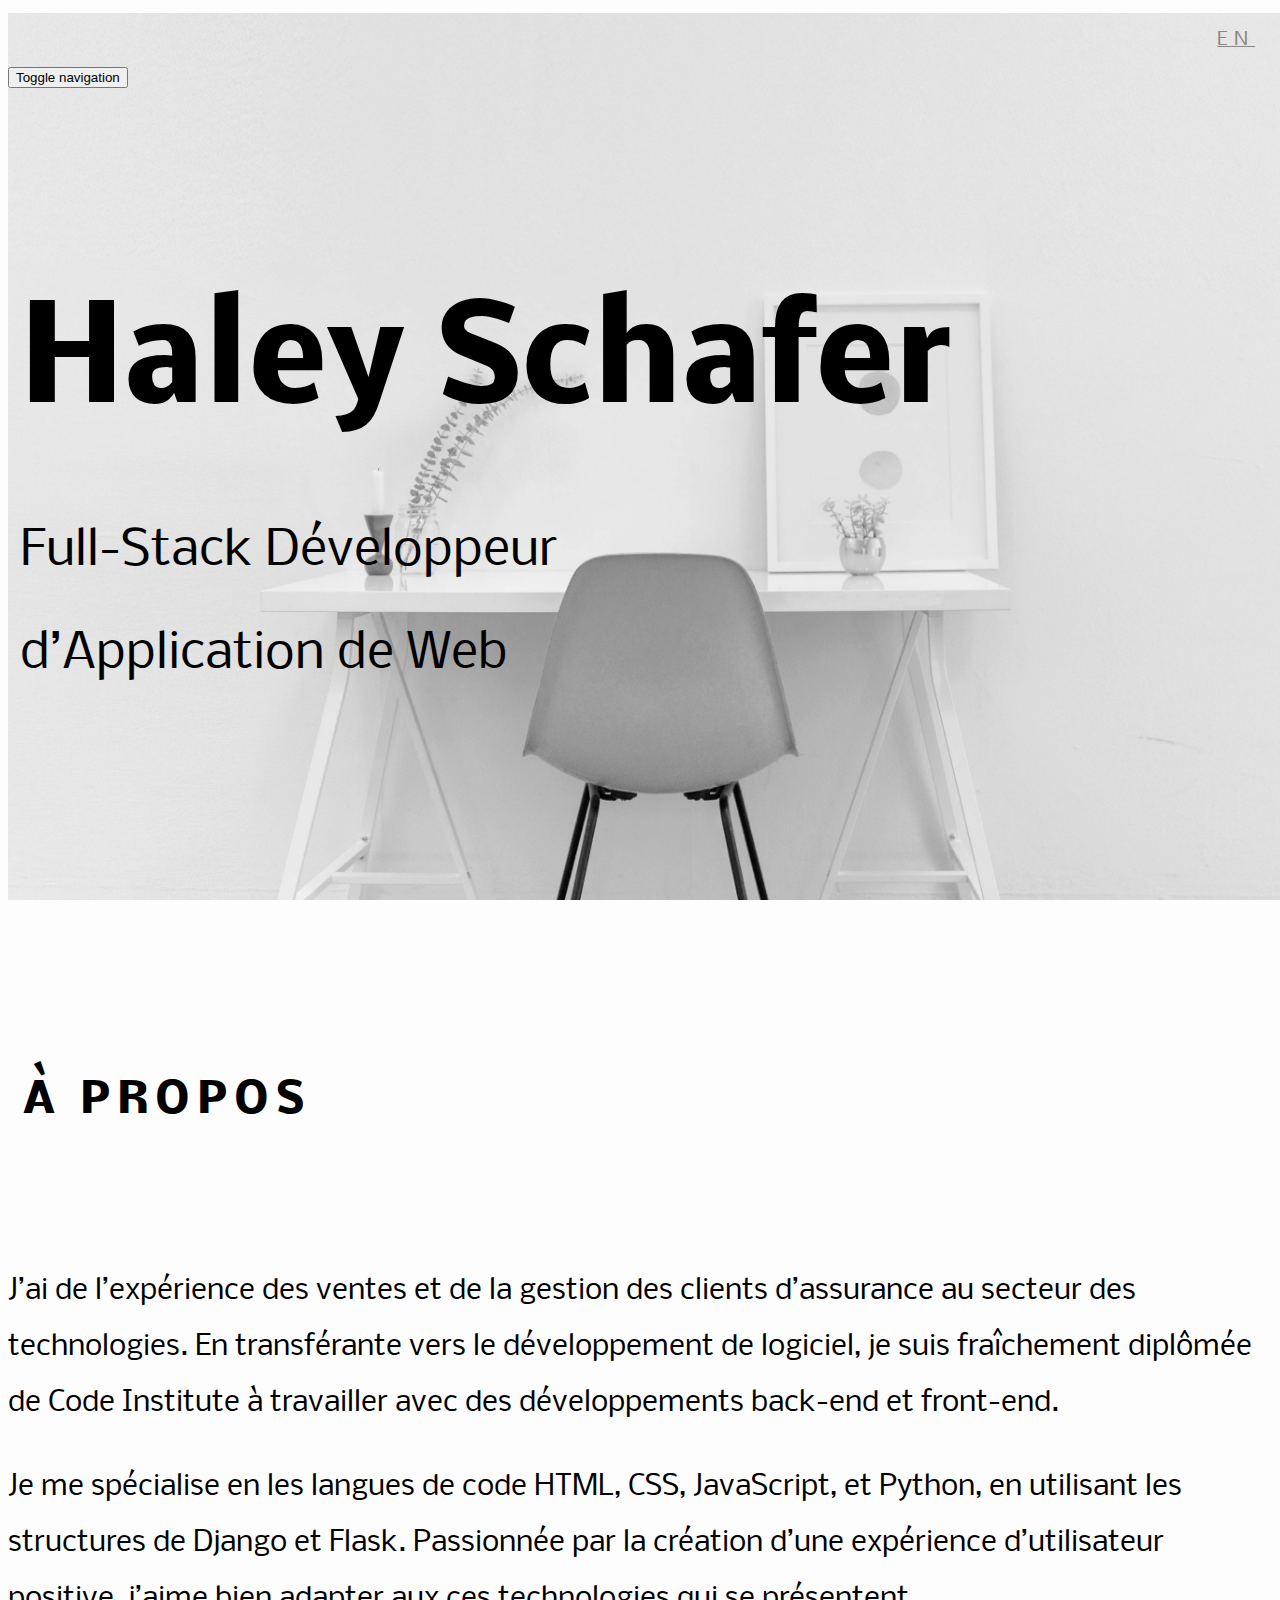
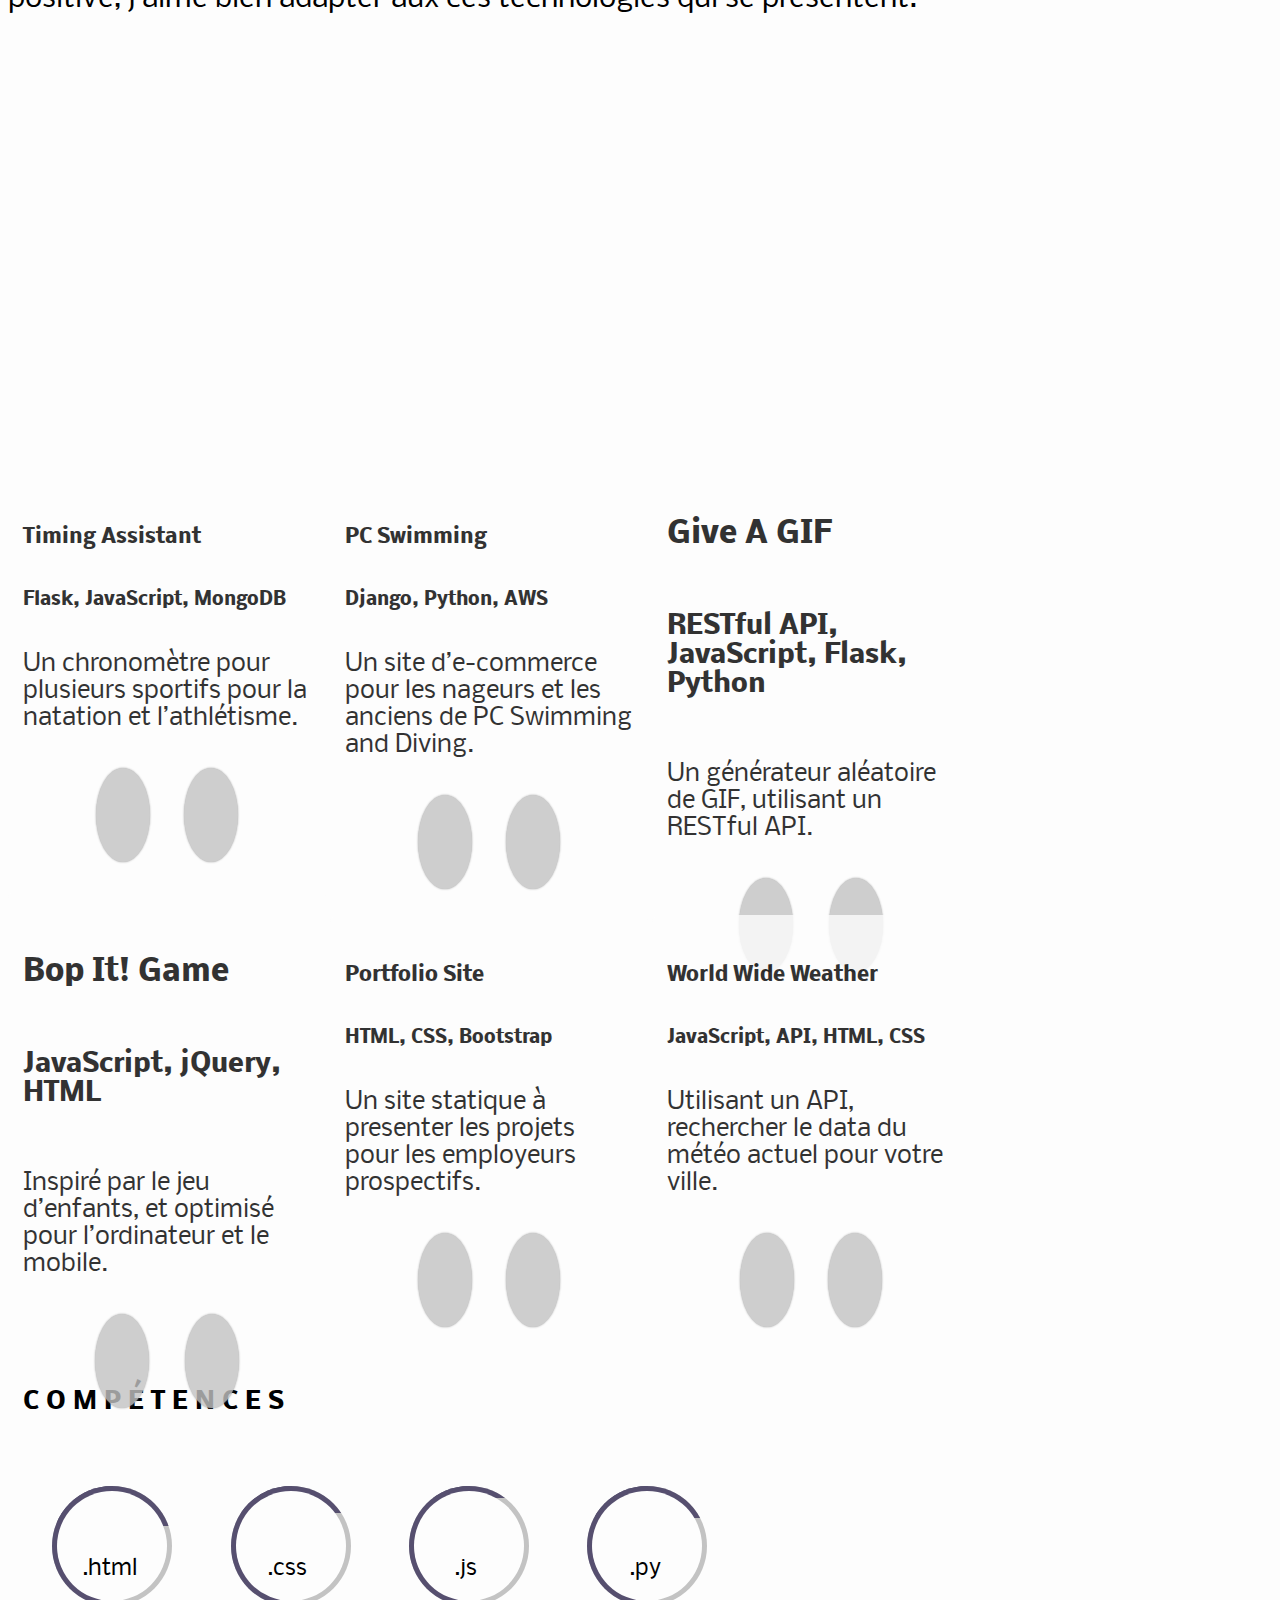
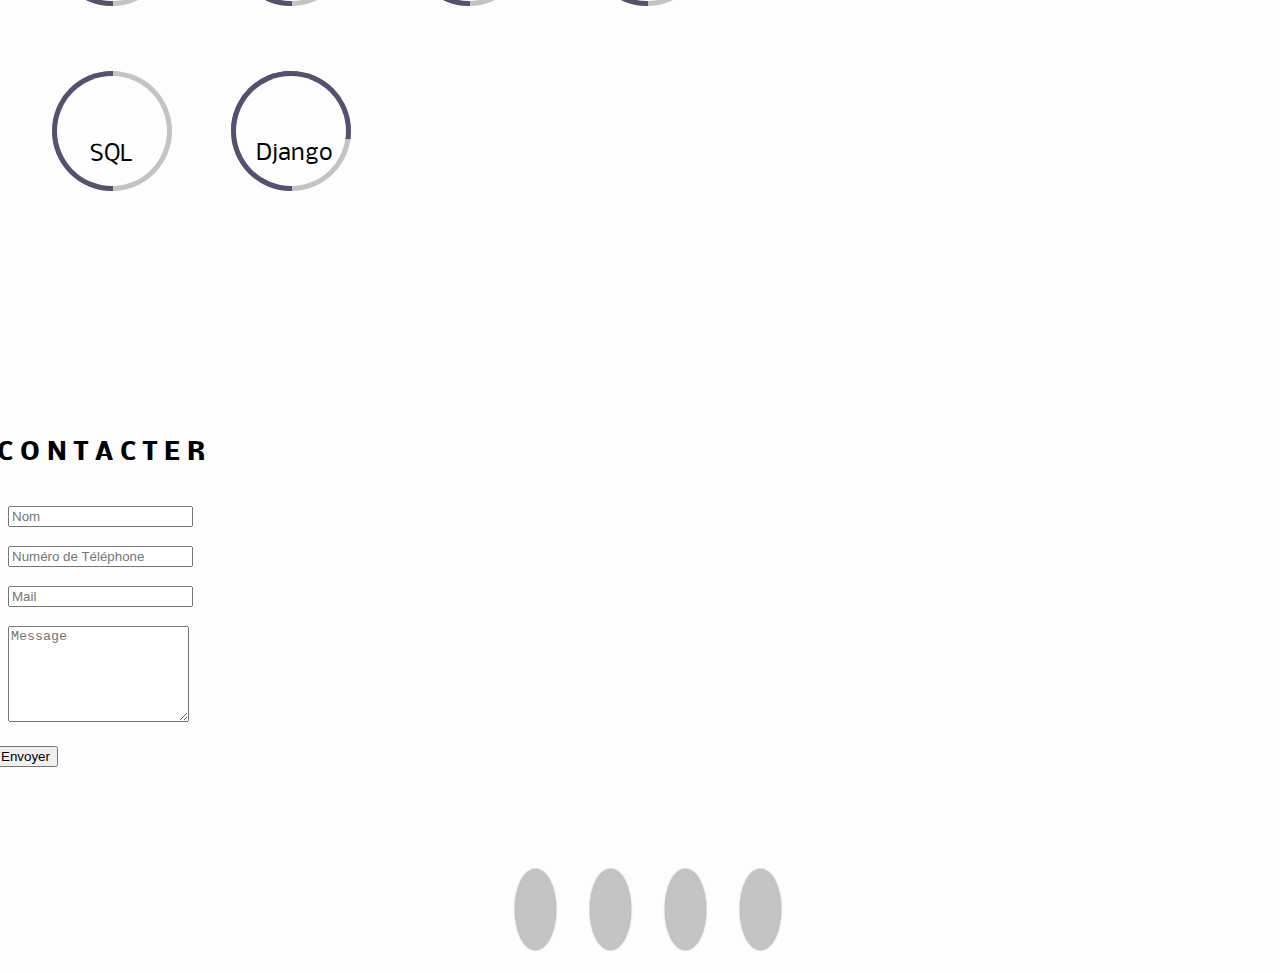
==== FR_index.html @ c82b9eb5 "Main basic styling" ====
<!DOCTYPE html>
<html lang="fr">

<head>
    <meta charset="UTF-8">
    <meta name="viewport" content="width=device-width, initial-scale=1.0">
    <meta http-equiv="X-UA-Compatible" content="ie=edge">
    <link rel="stylesheet" href="./libraries/bootstrap.min.css" type="text/css" />
    <link rel="stylesheet" href="https://use.fontawesome.com/releases/v5.1.1/css/all.css" integrity="sha384-O8whS3fhG2OnA5Kas0Y9l3cfpmYjapjI0E4theH4iuMD+pLhbf6JI0jIMfYcK3yZ" crossorigin="anonymous">
    <link href="https://fonts.googleapis.com/css?family=Nobile" rel="stylesheet">
    <link rel="stylesheet" href="style.css" type="text/css" />
    <title>Haley Schafer Portfolio</title>
</head>

<body>


    <!------------TOP JUMBOTRON/NAVBAR------------>
    <div class="jumbotron main">
        <nav class="navbar navbar-masthead navbar-default navbar-fixed-top">
            <div class="container" style="text-align: right;
    margin-right: 1%;
    margin-top: 1%;">
                <div class="navbar-header">
                    <a href="index.html" class='language'>en</a>
                    <button id = 'scroll-button' type="button" class="navbar-toggle collapsed " data-toggle="collapse" data-target="#navbar" aria-expanded="false" aria-controls="navbar">
                    <span class="sr-only">Toggle navigation</span>
                    <span class="icon-bar"></span>
                    <span class="icon-bar"></span>
                    <span class="icon-bar"></span>
                </button>


                </div>
                <div id="navbar" class="navbar-collapse collapse">
                    <ul class="nav navbar-nav navbar-right">
                        <li><a class='page-scroll' href="#about">À propos</a></li>
                        <li><a class='page-scroll' href="#work">Travail</a></li>
                        <li><a class='page-scroll' href="#skills">Compétences</a></li>
                        <li><a class='page-scroll' href="#contact">Contacter</a></li>
                        <li><a href="SCHAFER_JuniorDevCV.pdf" target='_blank'>CV</a></li>
                    </ul>

                </div>
            </div>
        </nav>
        <div class="container top">
            <br>
            <br>
            <br>
            <h1 class='name'>Haley Schafer</h1>
            <p class='title'>Full-Stack Développeur</p>
            <p class='title'>d’Application de Web</p>

        </div>
    </div>
    
    <!---------ABOUT ME---------->
    <div class="container about-row">
        <div class="row" id='about'>
            <br>
            <br>
            <h2>À Propos</h2>
            <br>
            <div class="col-xs-hidden col-sm-4">
                <p id='about-p'>J’ai de l’expérience des ventes et de la gestion des clients d’assurance au secteur des technologies. En transférante vers le développement de logiciel, je suis fraîchement diplômée de Code Institute à travailler avec des développements back-end et front-end.</p>
            </div>
            <div class="col-xs-hidden col-sm-4">
                <p id='about-p'>Je me spécialise en les langues de code HTML, CSS, JavaScript, et Python, en utilisant les structures de Django et Flask. Passionnée par la création d’une expérience d’utilisateur positive, j’aime bien adapter aux ces technologies qui se présentent.</p>
            </div>
            <div class="col-xs-hidden col-sm-4">

            </div>
            <br>
            <br>
        </div>
        <br>
        <br>
    </div>

    <!--------------WORK------------->
    <div class="jumbotron work">
        <div class="container" id='work'>
            <div class="col-xs-6 col-sm-4 project-cards">
                <div class="card">
                    <div class="card-body">
                        <h5 class="card-title">Timing Assistant</h5>
                        <h6 class="card-subtitle mb-2 text-muted">Flask, JavaScript, MongoDB</h6>
                        <p id="card-text">Un chronomètre pour plusieurs sportifs pour la natation et l’athlétisme.</p>
                        <div class="row" style='text-align: center; padding-top: 10px;'>
                            <a href="https://timing-assistant.herokuapp.com/" class="card-link" target="_blank"><i class="fas fa-desktop" id='desktop-icon'></i></a>
                            <a href="https://github.com/hschafer2017/Sports-Multi-timer-Assistant" class="card-link" target="_blank"><i class="fab fa-github" id='github-icon'></i></a>
                        </div>
                    </div>
                </div>
            </div>
            <div class="col-xs-6 col-sm-4 project-cards">
                <div class="card">
                    <div class="card-body">
                        <h5 class="card-title">PC Swimming</h5>
                        <h6 class="card-subtitle mb-2 text-muted">Django, Python, AWS </h6>
                        <p id="card-text">Un site d’e-commerce pour les nageurs et les anciens de PC Swimming and Diving.</p>
                        <div class="row" style='text-align: center; padding-top: 10px;'>
                            <a href="https://www.https://pcswimming-project.herokuapp.com/" class="card-link" target="_blank"><i class="fas fa-desktop" id='desktop-icon'></i></a>
                            <a href="https://github.com/hschafer2017/PCSwimming" class="card-link" target="_blank"><i class="fab fa-github" id='github-icon'></i></a>
                        </div>
                    </div>
                </div>
            </div>
            <div class="col-xs-6 col-sm-4 project-cards">
                <div class="card">
                    <div id="card-text">
                        <h5 class="card-title">Give A GIF</h5>
                        <h6 class="card-subtitle mb-2 text-muted">RESTful API, JavaScript, Flask, Python</h6>
                        <p id="card-text">Un générateur aléatoire de GIF, utilisant un RESTful API. </p>
                        <div class="row" style='text-align: center; padding-top: 10px;'>
                            <a href="#" class="card-link" target="_blank"><i class="fas fa-desktop" id='desktop-icon'></i></a>
                            <a href="https://github.com/hschafer2017/Give-A-GIF" class="card-link" target="_blank"><i class="fab fa-github" id='github-icon'></i></a>
                        </div>
                    </div>
                </div>
            </div>
            <div class="col-xs-6 col-sm-4 project-cards">
                <div class="card">
                    <div id="card-text">
                        <h5 class="card-title">Bop It! Game</h5>
                        <h6 class="card-subtitle mb-2 text-muted">JavaScript, jQuery, HTML</h6>
                        <p id="card-text">Inspiré par le jeu d’enfants, et optimisé pour l’ordinateur et le mobile.</p>
                        <div class="row" style='text-align: center; padding-top: 10px;'>
                            <a href="https://hschafer2017.github.io/Stream-Two-Project/" class="card-link" target="_blank"><i class="fas fa-desktop" id='desktop-icon'></i></a>
                            <a href="https://github.com/hschafer2017/Stream-Two-Project" class="card-link" target="_blank"><i class="fab fa-github" id='github-icon'></i></a>
                        </div>
                    </div>
                </div>
            </div>
            <div class="col-xs-6 col-sm-4 project-cards">
                <div class="card">
                    <div class="card-body">
                        <h5 class="card-title">Portfolio Site</h5>
                        <h6 class="card-subtitle mb-2 text-muted">HTML, CSS, Bootstrap</h6>
                        <p id="card-text">Un site statique à presenter les projets pour les employeurs prospectifs.</p>
                        <div class="row" style='text-align: center; padding-top: 10px;'>
                            <a href="#" class="card-link" target="_blank"><i class="fas fa-desktop" id='desktop-icon'></i></a>
                            <a href="https://github.com/hschafer2017/HSCHAFER-Portfolio" class="card-link" target="_blank"><i class="fab fa-github" id='github-icon'></i></a>
                        </div>
                    </div>
                </div>
            </div>
            <div class="col-xs-6 col-sm-4 project-cards">
                <div class="card">
                    <div class="card-body">
                        <h5 class="card-title">World Wide Weather</h5>
                        <h6 class="card-subtitle mb-2 text-muted">JavaScript, API, HTML, CSS</h6>
                        <p id="card-text">Utilisant un API, rechercher le data du météo actuel pour votre ville.</p>
                        <div class="row" style='text-align: center; padding-top: 10px;'>
                            <a href="#" class="card-link" target="_blank"><i class="fas fa-desktop" id='desktop-icon'></i></a>
                            <a href="https://github.com/hschafer2017/Weather-Search-API" class="card-link" target="_blank"><i class="fab fa-github" id='github-icon'></i></a>
                        </div>
                    </div>
                </div>
            </div>
        </div>
    </div>

    <!------------SKILLS------------>
    <div class="container skills">
        <div class="row skills-row" id='skills'>
            <br>
            <br>
            <h2>Compétences</h2>
        </div>
        <div class="container skills-inner">
            <div class="col-xs-6 col-sm-4 skill-circle">
                <div class="arc-container">
                    <div class="arc-overlay">
                        <p class='html'>.html</p>
                    </div>
                    <div class="arc-wrapper">
                        <div id='html-load2' class="arc2"></div>
                        <div class="arc1"></div>
                    </div>

                </div>
            </div>
            <div class="col-xs-6 col-sm-4 skill-circle">
                <div class="arc-container">
                    <div class="arc-overlay">
                        <p class='css'>.css</p>
                    </div>
                    <div class="arc-wrapper">
                        <div id='css-load2' class="arc2 "></div>
                        <div class="arc1"></div>
                    </div>
                </div>
            </div>
            <div class="col-xs-6 col-sm-4 skill-circle">
                <div class="arc-container">
                    <div class="arc-overlay">
                        <p class='js'>.js</p>
                    </div>
                    <div class="arc-wrapper">
                        <div id ='js-load2' class="arc2"></div>
                        <div class="arc1"></div>
                    </div>
                </div>
            </div>
            <div class="col-xs-6 col-sm-4 skill-circle">
                <div class="arc-container">
                    <div class="arc-overlay">
                        <p class='py'>.py</p>
                    </div>
                    <div class="arc-wrapper">
                        <div id='py-load2' class="arc2"></div>
                        <div class="arc1"></div>
                    </div>
                </div>
            </div>
            <div class="col-xs-6 col-sm-4 skill-circle">
                <div class="arc-container">
                    <div class="arc-overlay">
                        <p class='sql'>SQL</p>
                    </div>
                    <div class="arc-wrapper">
                        
                        <div class="arc1"></div>
                    </div>
                </div>
            </div>
            <div class="col-xs-6 col-sm-4 skill-circle">
                <div class="arc-container">
                    <div class="arc-overlay">
                        <p class='django'>Django</p>
                    </div>
                    <div class="arc-wrapper">
                        <div id='dj-load2' class="arc2"></div>
                        <div class="arc1"></div>
                    </div>
                </div>
            </div>
            <br>
            <br>

            <br>
            <br>
        </div>
    </div>
    
    <!---------CONTACT--------->
    <div class="jumbotron contact">
        <div class="container" id='contact'>
            <div class="col-sm-6"></div>
            <div class="col-xs-12 col-sm-6 contact-form">
                <br>
                <h2 id='contact-head'>Contacter</h2>
                <br>
                <form action="https://formspree.io/hschafer@umich.edu"
      method="POST">
                    <div class="row">
                        <div class="form-group">
                            <input type="text" class="form-control" id="exampleInputName" name= 'Name' placeholder="Nom">
                        </div>
                    </div>
                    <br>
                    <div class="row">
                        <div class="form-group">
                            <input type="text" class="form-control" id="exampleInputPhone" name='Phone' placeholder="Numéro de Téléphone">
                        </div>
                    </div>
                    <br>
                    <div class="row">
                        <div class="form-group">
                            <input type="email" class="form-control" id="exampleInputEmail1" name='Email' placeholder="Mail">
                        </div>
                    </div>
                    <br>
                    <div class="row">
                        <div class="form-group message">
                            <textarea class="form-control" name="message" rows="6" placeholder="Message"></textarea>
                        </div>
                    </div>
                    <br>
                    <input type="submit" value='Envoyer' id='contact-btn' placeholder='Send' class="btn btn-default">
                </form>
            </div>
        </div>
    </div>

    <!---------FOOTER--------->
    <footer>
        <div class="container">
            <div class="row foot">
                <div class="col-xs-12 col-sm-12 icons">
                    <a href="https://www.linkedin.com/in/haleyschafer" target="_blank"><i class="fab fa-linkedin-in"></i></a>
                    <a href="https://www.github.com/hschafer2017" target="_blank"><i class="fab fa-github"></i></a>
                    <a href="SCHAFER_JuniorDevCV.pdf" download><i class="fas fa-file-download"></i></a>
                    <a href="https://medium.com/@haleyschafer" style='padding-right: 0px' target="_blank"><i class="fab fa-medium-m"></i></a>
                </div>
            </div>
        </div>
    </footer>
    <script type="text/javascript" src="./libraries/jquery.min.js"></script>
    <script type="text/javascript" src="./libraries/bootstrap.min.js"></script>
    <script type="text/javascript" src="index.js"></script>
</body>

</html>
---- style.css ----
body {
    background-color: #fdfdfd;
    font-family: 'Nobile', sans-serif;
}

/*----------NAVBAR---------*/

.navbar {
    background: none;
    border-color: transparent;
    letter-spacing: 7px;
    text-transform: uppercase;
}

.navbar .navbar-collapse {
    text-align: right;
    border-top: 1px solid transparent;
}

.navbar-nav li a {
    padding-top: 20px;
    padding-bottom: 15px;
    padding-right: 25px;
    padding-left: 25px;
    color: transparent;
}


.language {
    display: inline-block;
    padding-right: 20px;
    line-height: 44px;
}

.language:hover {
    color: #564F6F!important;
    text-decoration: none;
}

a {
    background-color: #E4E4E4;
    color: #888888;
    font-size: 18px;
    padding-left: 10px;
    padding-right: 10px;
    transition: all .3s ease-in-out;
    -moz-transition: all .3s ease-in-out;
    -webkit-transition: all .3s ease-in-out;
}

.navbar-default .navbar-nav li a:hover {
    color: #564F6F;
}

.navbar-right {
    float: right!important;
}

@media (max-width: 5000px) {
    .navbar-header {
        float: none;
    }
    .navbar-left,
    .navbar-right {
        float: none !important;
    }
    .navbar-toggle {
        display: block;
    }
    .navbar-collapse {
        border-top: 1px solid transparent;
        box-shadow: inset 0 1px 0 rgba(255, 255, 255, 0.1);
    }
    .navbar-fixed-top {
        top: 0;
        border-width: 0 0 1px;
    }
    .navbar-collapse.collapse {
        display: none!important;
    }
    .navbar-nav {
        float: none!important;
        margin-top: 7.5px;
    }
    .navbar-nav>li {
        float: none;
    }
    .navbar-nav>li>a {
        padding-top: 10px;
        padding-bottom: 10px;
    }
    .collapse.in {
        display: block !important;
    }
}

/*----------JUMBOTRON----------*/

.main {
    background-attachment: fixed;
    background-image: url('./images/jumbo2.jpg');
    background-position: bottom;
    background-size: cover;
    height: 100vh;
    width: 100vw;

}

.top {
    padding-left: 12px;
}

.name {
    padding-top: 5%;
    font-size: 8rem;
}

.title {
    font-size: 3rem;
}

/*------------ABOUT----------*/

.about-row {
    padding-bottom: 10%;
    font-size: 1.75em;
    line-height: 2;
}

h2 {
    margin-left: 15px;
    letter-spacing: 7px;
    text-transform: uppercase;
}

#about-p {
    font-size: 1.75rem;
}

/*------------WORK----------*/

.work {
    background-attachment: fixed;
    background-image: url('./images/desk2.jpg');
    background-position: center;
    background-size: cover;
    width: 100vw;
    padding-bottom: 50px;
    background-repeat: no-repeat;
    position: relative;
    font-weight: 300;
}

.project-cards {
    display: inline-table;
    justify-content: center;
    align-items: center;

}

@media (max-width: 768px) and (min-width: 375px) {
    #work {
        width: 80%;
    }
}

.col-xs-6 {
    align-items: center;
}

.card {
    background-color: #fdfdfd;
    border-radius: 2.5%;
    width: 18em;
    height: 18em;
    top: 50%;
    left: 50%;
    margin: 15% auto;
    padding: 15px;
    align-items: center;
    z-index: 2;
    display: block;
    opacity: 0.8;
    transition: all .3s ease-in;
    -moz-transition: all .3s ease-in;
    -webkit-transition: all .3s ease-in;
}

.card:hover {
    opacity: 1;
}

.card-title {
    font-size: 1.25em;
    font-weight: bold;
}

.card-subtitle {
    font-size: 1.1em;
    font-weight: bold;
}

#card-text {
    font-size: 1.5rem;
}

#desktop-icon {
    padding: 20px 0;
    border-radius: 50%;
    font-size: 34px;
    width: 54px;
    height: 54px;
    line-height: 18px;
}

#github-icon {
    padding: 20px 0;
    border-radius: 50%;
    font-size: 36px;
    width: 54px;
    height: 54px;
    line-height: 15px;
}

.fa-desktop {
    font-size: 25px;
}

/*--------SKILLS-----------*/

.skills {
    padding-bottom: 96px;

}

@media (min-width: 768px) {
    .skills-inner {
        width: 738px;
    }
}

.skill-circle {
    display: inline-table;
    margin-bottom: 55px;
    padding-left: 6%;
}

.arc1 {
    width: 160px;
    height: 160px;
    background: #564F6F;
    -webkit-transform-origin: -51% 91%;
    margin-left: -35px;
    margin-top: -53px;
    -webkit-transform: translate(-64px, 50px);
    -moz-transform: translate(-64px, 50px);
    -o-transform: translate(-64px, 50px);
}

.arc2 {
    margin-left: -115px;
    width: 193px;
    height: 177px;
    background: #564F6F;
    -webkit-transform: skew(55deg, 0deg);
    -moz-transform: skew(55deg, 0deg);
    -o-transform: skew(55deg, 0deg);
    position: absolute;
    -webkit-transition: all .5s linear;
}

#html-load2 {
    margin-top: -137px;
}

#css-load2 {
    margin-top: -150px;
}

#js-load2 {
    margin-top: -165px;
}

#py-load2 {
    margin-top: -145px;
}

#dj-load2 {
    margin-top: -109px;
}

.arc-wrapper {
    width: 120px;
    height: 120px;
    border-radius: 150px;
    background: #C3C3C3;
    overflow: hidden;
    left: 0px;
    top: 50px;
    position: absolute;
}

.arc-overlay {
    width: 110px;
    height: 110px;
    background-color: #fdfdfd;
    padding-left: 20px;
    padding-top: 6px;
    box-sizing: border-box;
    -moz-box-sizing: border-box;
    line-height: 100px;
    font-weight: 400;
    text-shadow: 0 1px 0 #fff;
    font-size: 22px;
    border-radius: 100px;
    position: absolute;
    z-index: 5;
    top: 55px;
    left: 5px;
}

.arc-container {
    position: relative;
    height: 130px;
    width: 130px;
}

.html {
    padding-left: 5px;
}

.css {
    padding-left: 11px;
}

.js {
    padding-left: 20px;
}

.py {
    padding-left: 17px;
}

.sql {
    padding-top: 1px;
    padding-left: 13px;
}

/*-------CONTACT-----------*/

.contact {
    background-attachment: fixed;
    background-image: url('./images/computer.jpg');
    background-position: left;
    background-size: cover;
    padding-bottom: 100px;
    padding-top: 42px;
    text-align: left;
}

#contact-head {
    margin-left: -11px;
}

#contact-btn {
    margin-left: -15px;
}

/*-----------FOOTER----------*/

footer {
    border-color: transparent;
    text-align: center;
}

.foot {
    margin-bottom: 20px;
}

a {
    padding-right: 15px;
    padding-left: 15px;
    padding-bottom: 5px;
    padding-top: 5px;
    background-color: transparent;
}

.fab,
.fas {
    line-height: 2px;
}

i {
    display: inline-block;
    box-shadow: 0px 0px 2px #888;
    background-color: #C3C3C3;
    color: #8F8F8F;
    width: 41px;
    height: 41px;
    padding: 20px 0;
    border-radius: 50%;
    font-size: 28px;
    text-align: center;
    vertical-align: middle;
    transition: all .3s ease-in-out;
    -moz-transition: all .3s ease-in-out;
    -webkit-transition: all .3s ease-in-out;
    margin-top: 2.5px;
    margin-bottom: 2.5px;

}

i:hover {
    color: #564F6F;

}
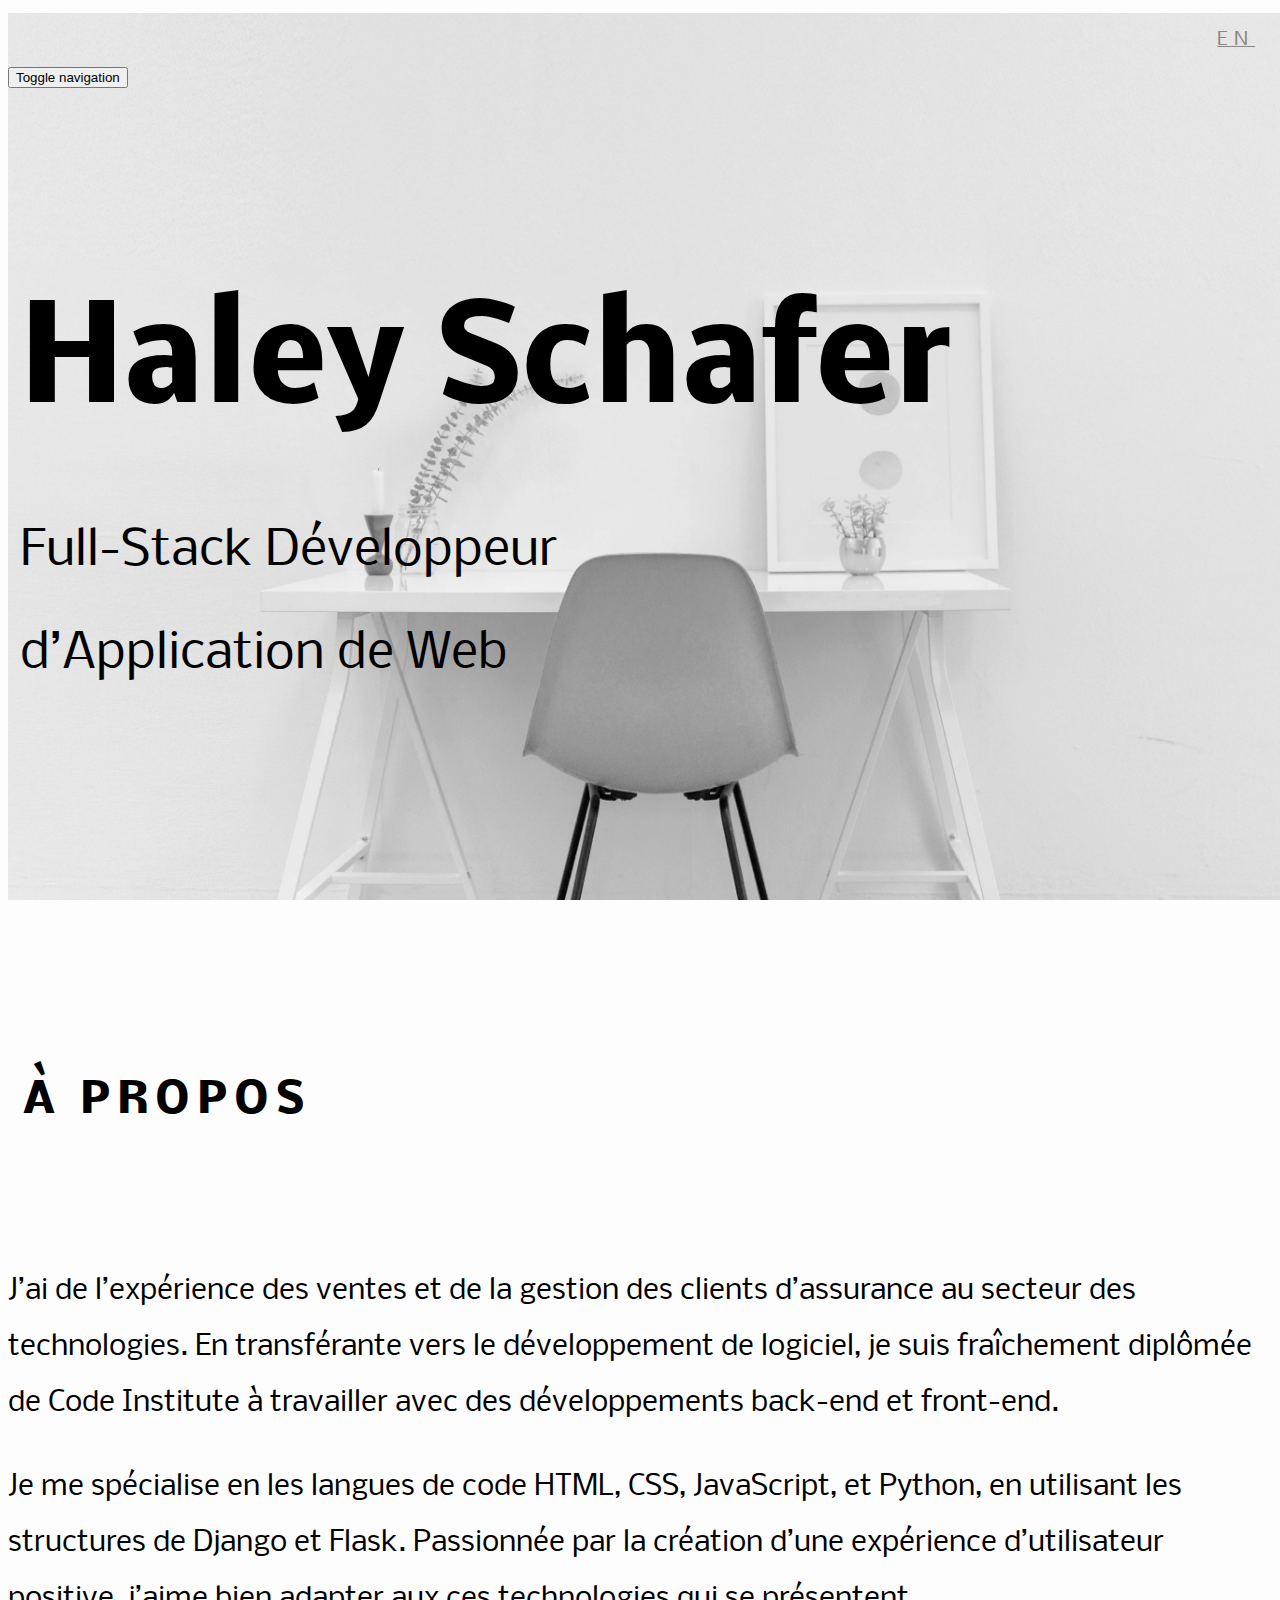
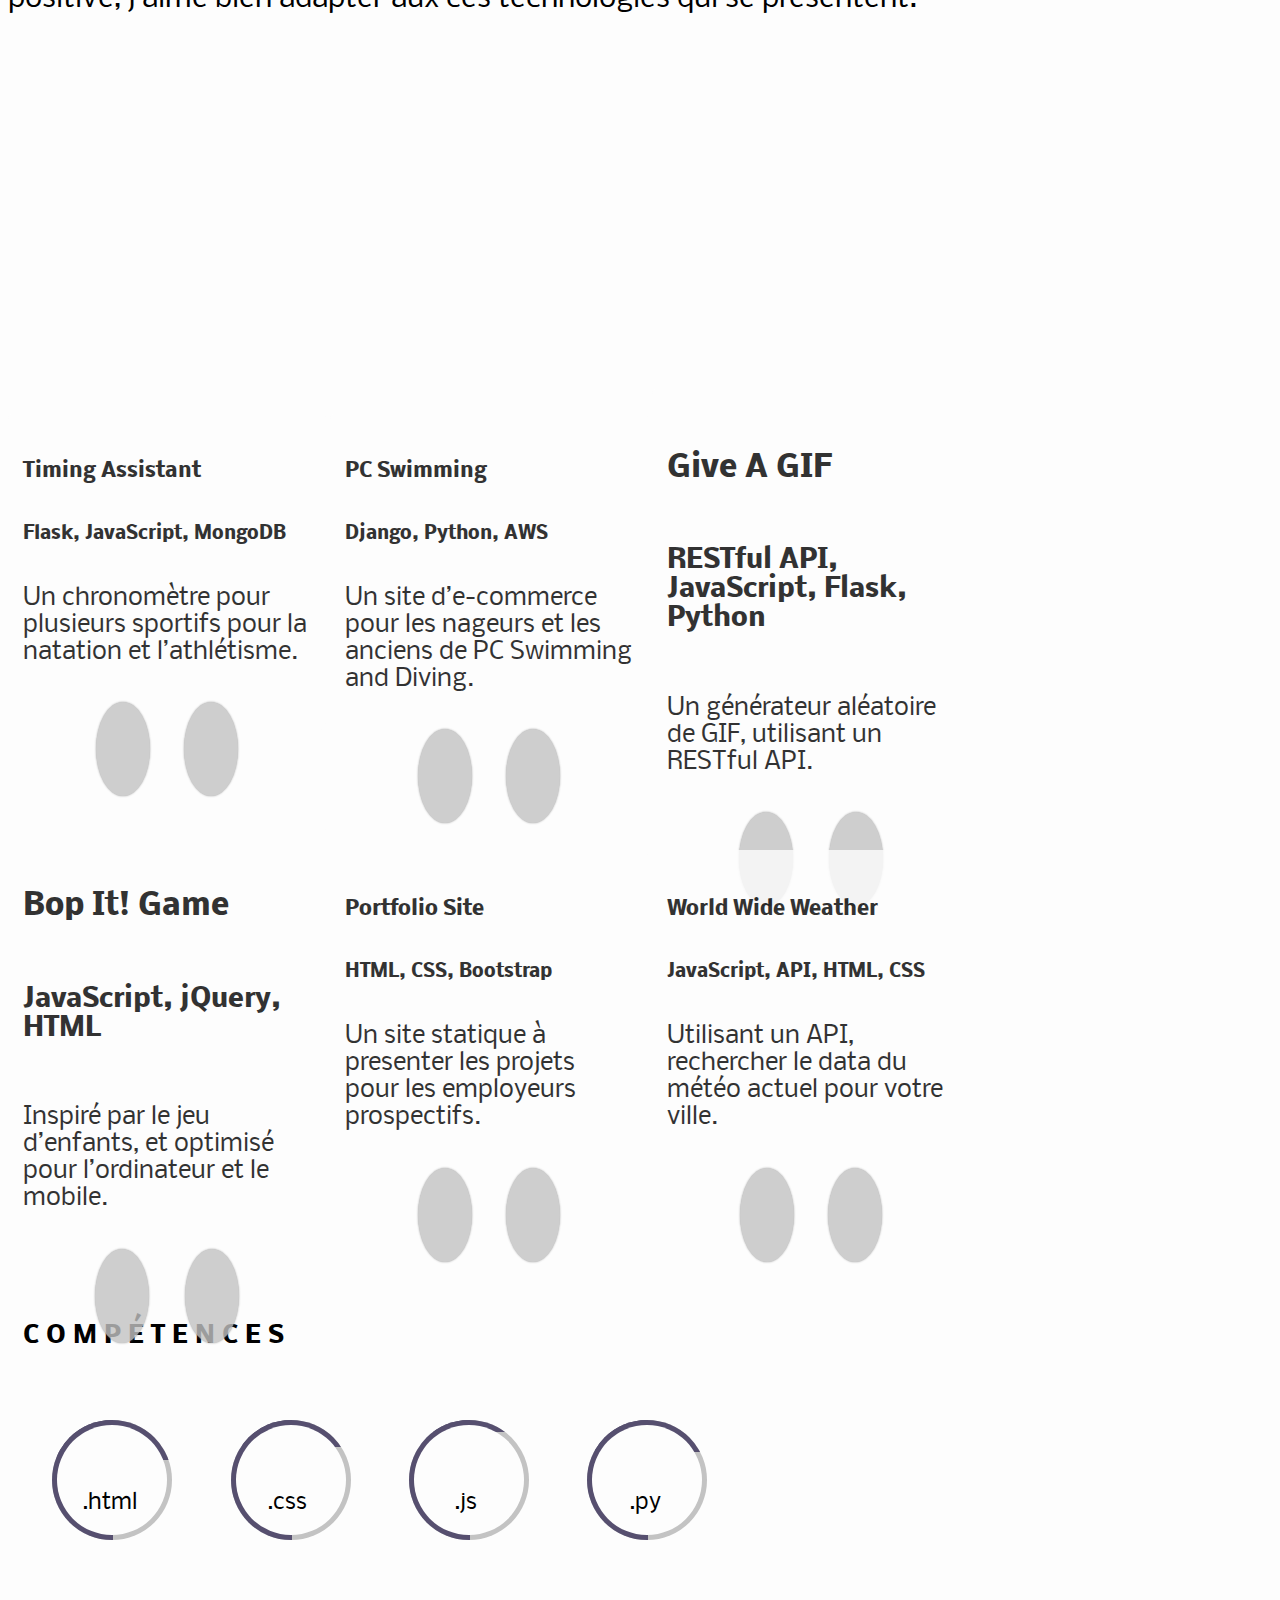
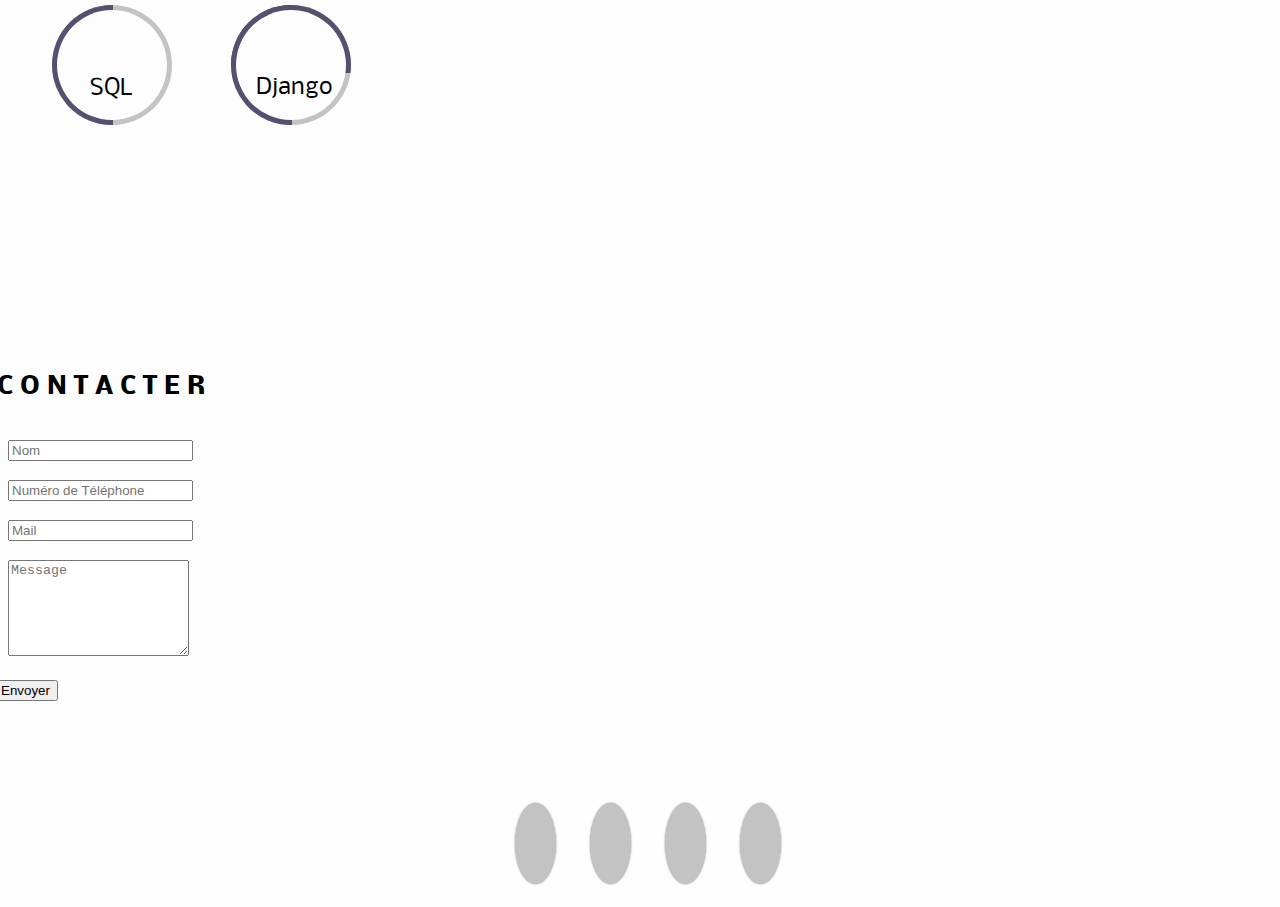
==== commit e01c2278: "more styling updates" ====
--- a/FR_index.html
+++ b/FR_index.html
@@ -253,8 +253,7 @@
                 <br>
                 <h2 id='contact-head'>Contacter</h2>
                 <br>
-                <form action="https://formspree.io/hschafer@umich.edu"
-      method="POST">
+                <form >
                     <div class="row">
                         <div class="form-group">
                             <input type="text" class="form-control" id="exampleInputName" name= 'Name' placeholder="Nom">
@@ -293,7 +292,7 @@
                     <a href="https://www.linkedin.com/in/haleyschafer" target="_blank"><i class="fab fa-linkedin-in"></i></a>
                     <a href="https://www.github.com/hschafer2017" target="_blank"><i class="fab fa-github"></i></a>
                     <a href="SCHAFER_JuniorDevCV.pdf" download><i class="fas fa-file-download"></i></a>
-                    <a href="https://medium.com/@haleyschafer" style='padding-right: 0px' target="_blank"><i class="fab fa-medium-m"></i></a>
+                    <a href="#" style='padding-right: 0px' target="_blank"><i class="fab fa-medium-m"></i></a>
                 </div>
             </div>
         </div>
--- a/style.css
+++ b/style.css
@@ -125,6 +125,7 @@
     padding-bottom: 10%;
     font-size: 1.75em;
     line-height: 2;
+    height: 100vh;
 }
 
 h2 {
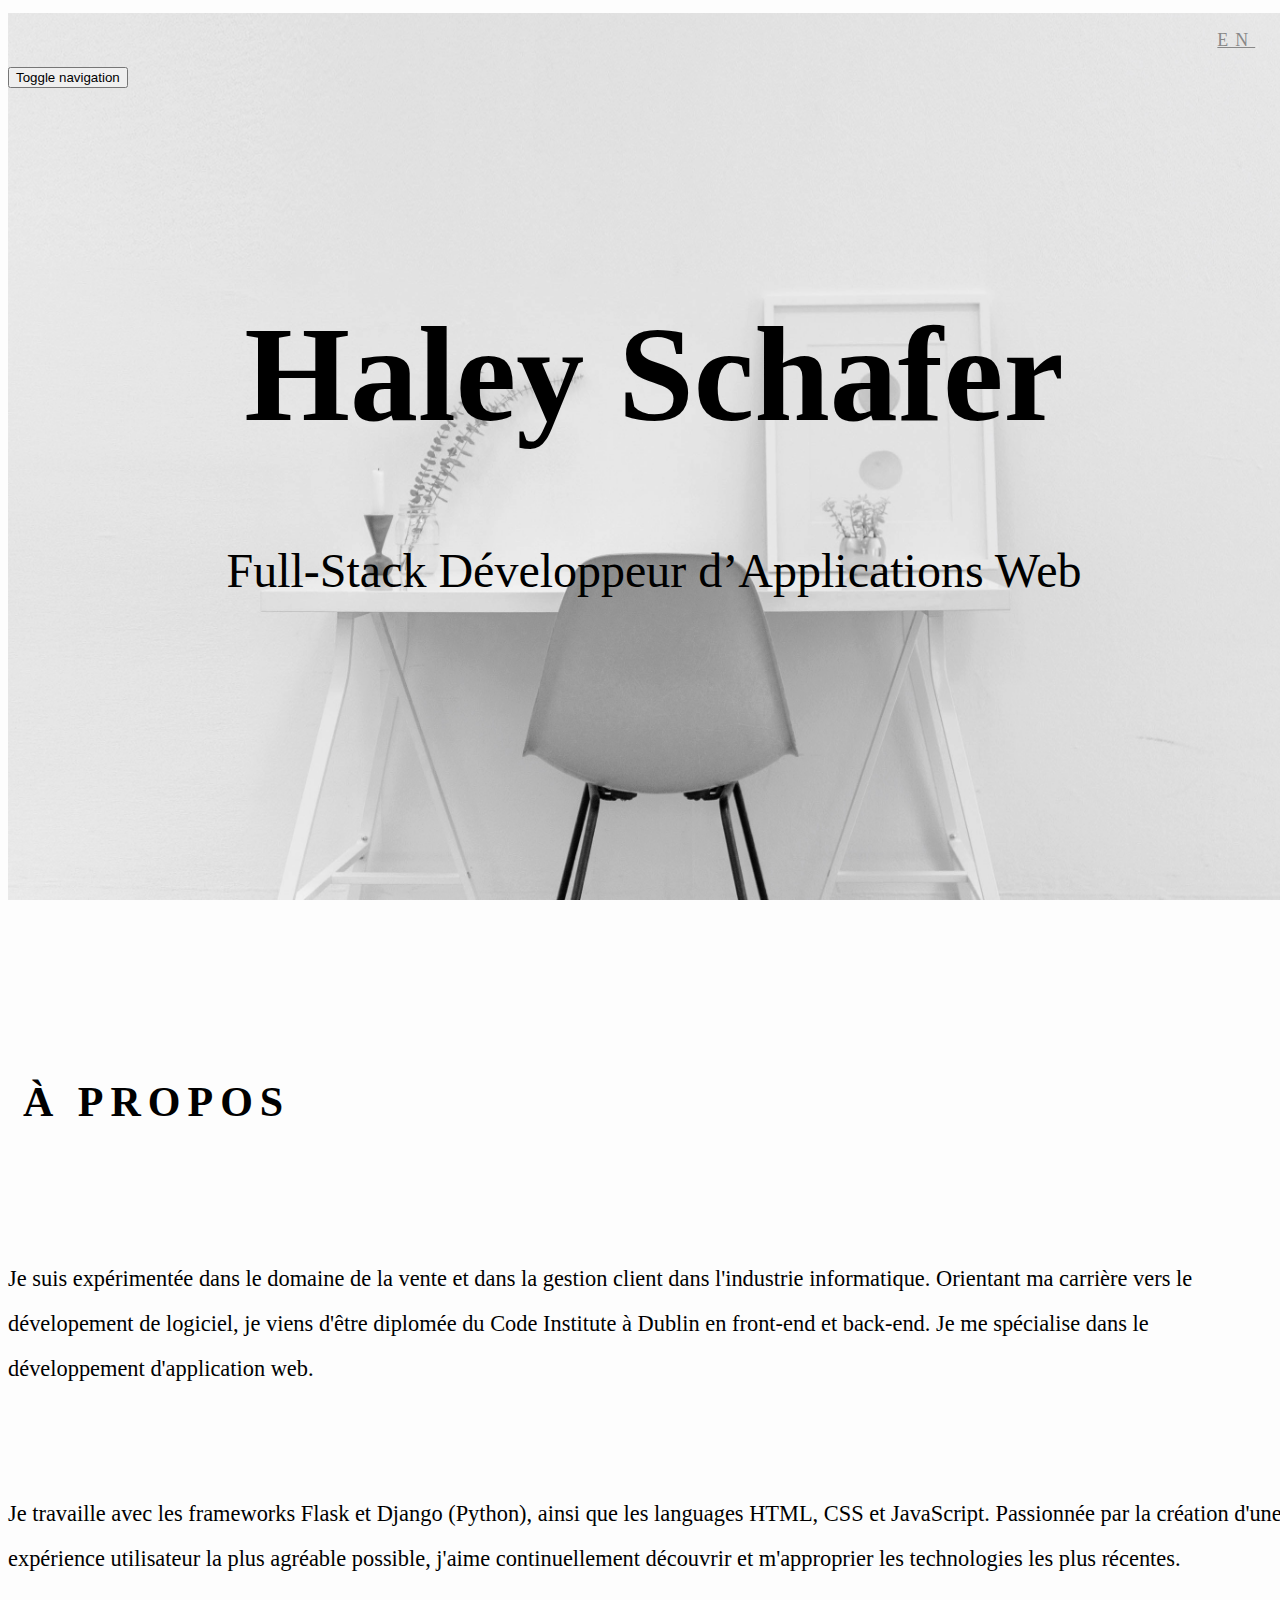
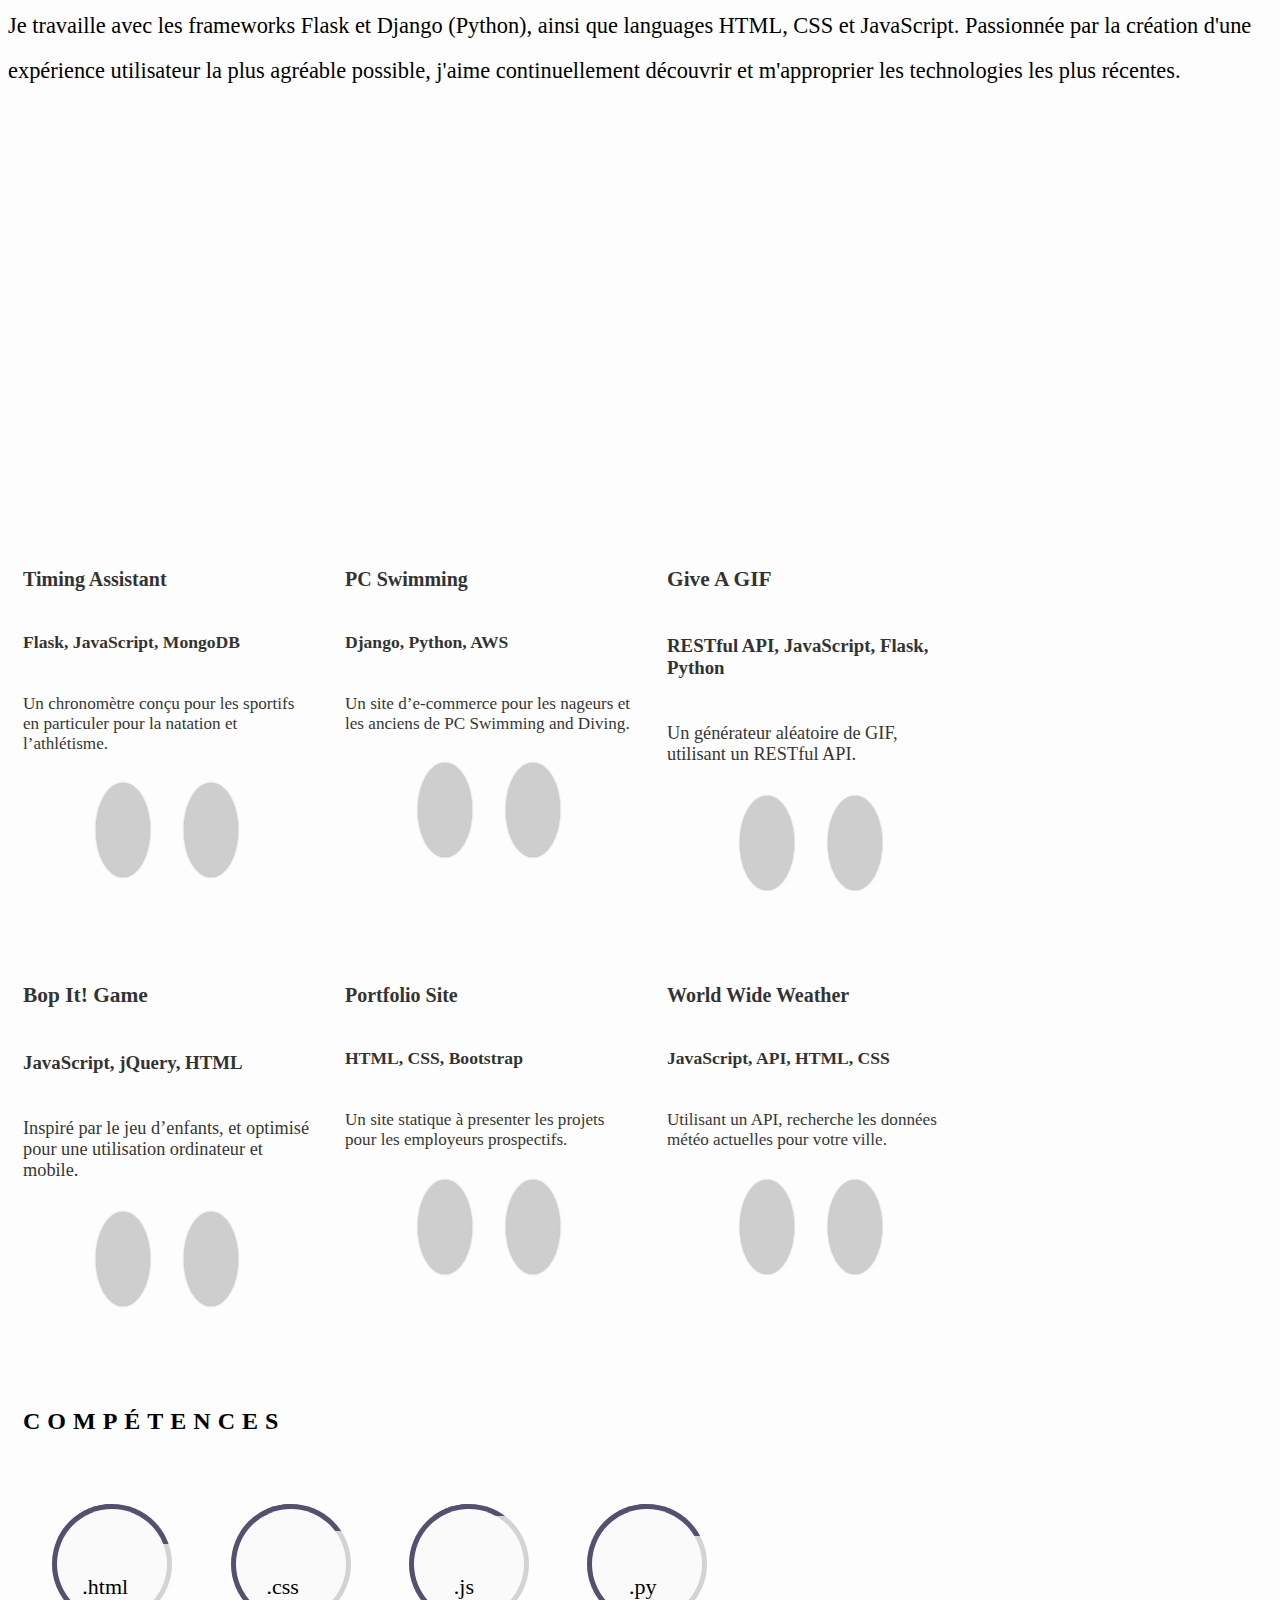
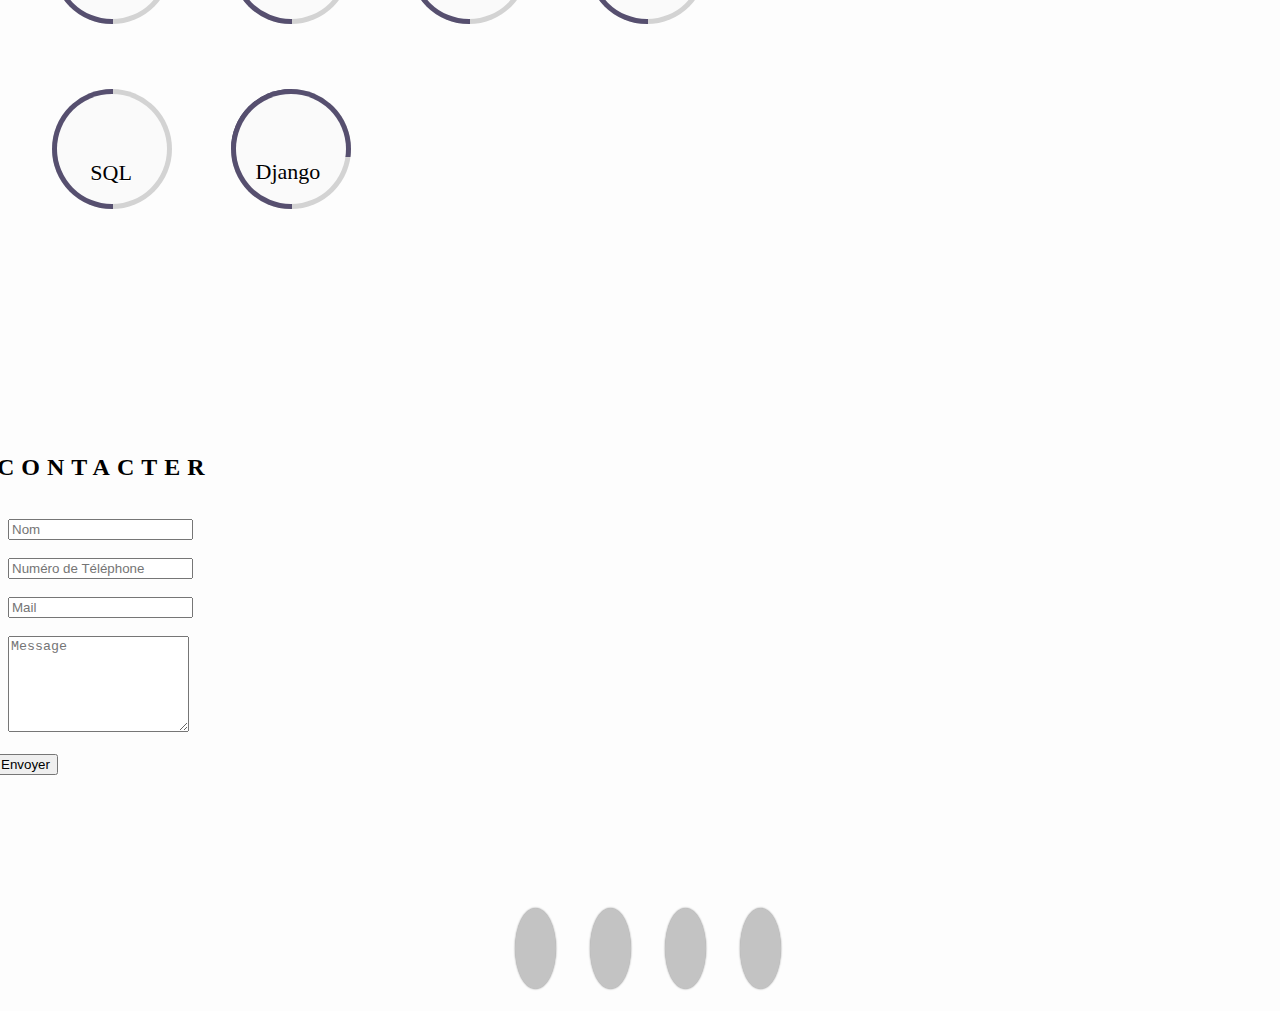
==== commit 1c9b44e8: "ReadMe Additions for UX section" ====
--- a/FR_index.html
+++ b/FR_index.html
@@ -5,9 +5,9 @@
     <meta charset="UTF-8">
     <meta name="viewport" content="width=device-width, initial-scale=1.0">
     <meta http-equiv="X-UA-Compatible" content="ie=edge">
+    <link rel="shortcut icon" type="image/x-icon" href="images/portfolioicon.png">
     <link rel="stylesheet" href="./libraries/bootstrap.min.css" type="text/css" />
     <link rel="stylesheet" href="https://use.fontawesome.com/releases/v5.1.1/css/all.css" integrity="sha384-O8whS3fhG2OnA5Kas0Y9l3cfpmYjapjI0E4theH4iuMD+pLhbf6JI0jIMfYcK3yZ" crossorigin="anonymous">
-    <link href="https://fonts.googleapis.com/css?family=Nobile" rel="stylesheet">
     <link rel="stylesheet" href="style.css" type="text/css" />
     <title>Haley Schafer Portfolio</title>
 </head>
@@ -16,14 +16,14 @@
 
 
     <!------------TOP JUMBOTRON/NAVBAR------------>
-    <div class="jumbotron main">
+    <div class="jumbotron landing-view-section">
         <nav class="navbar navbar-masthead navbar-default navbar-fixed-top">
             <div class="container" style="text-align: right;
     margin-right: 1%;
     margin-top: 1%;">
                 <div class="navbar-header">
                     <a href="index.html" class='language'>en</a>
-                    <button id = 'scroll-button' type="button" class="navbar-toggle collapsed " data-toggle="collapse" data-target="#navbar" aria-expanded="false" aria-controls="navbar">
+                    <button id='scroll-button' type="button" class="navbar-toggle collapsed " data-toggle="collapse" data-target="#navbar" aria-expanded="false" aria-controls="navbar">
                     <span class="sr-only">Toggle navigation</span>
                     <span class="icon-bar"></span>
                     <span class="icon-bar"></span>
@@ -38,7 +38,7 @@
                         <li><a class='page-scroll' href="#work">Travail</a></li>
                         <li><a class='page-scroll' href="#skills">Compétences</a></li>
                         <li><a class='page-scroll' href="#contact">Contacter</a></li>
-                        <li><a href="SCHAFER_JuniorDevCV.pdf" target='_blank'>CV</a></li>
+                        <li><a href="assets/images/SCHAFER_JuniorDevCV.pdf" target='_blank'>CV</a></li>
                     </ul>
 
                 </div>
@@ -48,45 +48,48 @@
             <br>
             <br>
             <br>
-            <h1 class='name'>Haley Schafer</h1>
-            <p class='title'>Full-Stack Développeur</p>
-            <p class='title'>d’Application de Web</p>
-
-        </div>
-    </div>
-    
+            <h1>Haley Schafer</h1>
+            <div class="row">
+                <p class='title'>Full-Stack Développeur d’Applications Web</p>
+            </div>
+        </div>
+    </div>
+
     <!---------ABOUT ME---------->
-    <div class="container about-row">
-        <div class="row" id='about'>
-            <br>
-            <br>
-            <h2>À Propos</h2>
-            <br>
-            <div class="col-xs-hidden col-sm-4">
-                <p id='about-p'>J’ai de l’expérience des ventes et de la gestion des clients d’assurance au secteur des technologies. En transférante vers le développement de logiciel, je suis fraîchement diplômée de Code Institute à travailler avec des développements back-end et front-end.</p>
-            </div>
-            <div class="col-xs-hidden col-sm-4">
-                <p id='about-p'>Je me spécialise en les langues de code HTML, CSS, JavaScript, et Python, en utilisant les structures de Django et Flask. Passionnée par la création d’une expérience d’utilisateur positive, j’aime bien adapter aux ces technologies qui se présentent.</p>
-            </div>
-            <div class="col-xs-hidden col-sm-4">
-
-            </div>
-            <br>
-            <br>
-        </div>
-        <br>
-        <br>
-    </div>
-
+    <div class="about-me-section">
+        <div class="container about-row">
+            <div class="row" id='about'>
+                <br>
+                <br>
+                <h2>À Propos</h2>
+                <br>
+                <div class="col-xs-hidden col-sm-6">
+                    <p id='about-p'>Je suis expérimentée dans le domaine de la vente et dans la gestion client dans l'industrie informatique. Orientant ma carrière vers le dévelopement de logiciel, je viens d'être diplomée du Code Institute à Dublin en front-end et back-end. Je
+                        me spécialise dans le développement d'application web.</p>
+                    <br>
+                    <p id='about-p' class='hidden-sm'> Je travaille avec les frameworks Flask et Django (Python), ainsi que les languages HTML, CSS et JavaScript. Passionnée par la création d'une expérience utilisateur la plus agréable possible, j'aime continuellement découvrir et m'approprier les
+                        technologies les plus récentes.</p>
+                </div>
+                <div class="col-xs-hidden col-sm-6">
+                    <p id='about-p' class='hidden-xs hidden-md hidden-lg'> Je travaille avec les frameworks Flask et Django (Python), ainsi que languages HTML, CSS et JavaScript. Passionnée par la création d'une expérience utilisateur la plus agréable possible, j'aime continuellement découvrir et m'approprier les
+                        technologies les plus récentes.</p>
+                </div>
+                <br>
+                <br>
+            </div>
+            <br>
+            <br>
+        </div>
+    </div>
     <!--------------WORK------------->
-    <div class="jumbotron work">
+    <div class="jumbotron work-section">
         <div class="container" id='work'>
             <div class="col-xs-6 col-sm-4 project-cards">
                 <div class="card">
                     <div class="card-body">
                         <h5 class="card-title">Timing Assistant</h5>
                         <h6 class="card-subtitle mb-2 text-muted">Flask, JavaScript, MongoDB</h6>
-                        <p id="card-text">Un chronomètre pour plusieurs sportifs pour la natation et l’athlétisme.</p>
+                        <p id="card-text">Un chronomètre conçu pour les sportifs en particuler pour la natation et l’athlétisme.</p>
                         <div class="row" style='text-align: center; padding-top: 10px;'>
                             <a href="https://timing-assistant.herokuapp.com/" class="card-link" target="_blank"><i class="fas fa-desktop" id='desktop-icon'></i></a>
                             <a href="https://github.com/hschafer2017/Sports-Multi-timer-Assistant" class="card-link" target="_blank"><i class="fab fa-github" id='github-icon'></i></a>
@@ -101,7 +104,7 @@
                         <h6 class="card-subtitle mb-2 text-muted">Django, Python, AWS </h6>
                         <p id="card-text">Un site d’e-commerce pour les nageurs et les anciens de PC Swimming and Diving.</p>
                         <div class="row" style='text-align: center; padding-top: 10px;'>
-                            <a href="https://www.https://pcswimming-project.herokuapp.com/" class="card-link" target="_blank"><i class="fas fa-desktop" id='desktop-icon'></i></a>
+                            <a href="https://pcswimming-project.herokuapp.com/" class="card-link" target="_blank"><i class="fas fa-desktop" id='desktop-icon'></i></a>
                             <a href="https://github.com/hschafer2017/PCSwimming" class="card-link" target="_blank"><i class="fab fa-github" id='github-icon'></i></a>
                         </div>
                     </div>
@@ -114,7 +117,7 @@
                         <h6 class="card-subtitle mb-2 text-muted">RESTful API, JavaScript, Flask, Python</h6>
                         <p id="card-text">Un générateur aléatoire de GIF, utilisant un RESTful API. </p>
                         <div class="row" style='text-align: center; padding-top: 10px;'>
-                            <a href="#" class="card-link" target="_blank"><i class="fas fa-desktop" id='desktop-icon'></i></a>
+                            <a href="https://hschafer2017.github.io/Give-A-GIF/" class="card-link" target="_blank"><i class="fas fa-desktop" id='desktop-icon'></i></a>
                             <a href="https://github.com/hschafer2017/Give-A-GIF" class="card-link" target="_blank"><i class="fab fa-github" id='github-icon'></i></a>
                         </div>
                     </div>
@@ -125,7 +128,7 @@
                     <div id="card-text">
                         <h5 class="card-title">Bop It! Game</h5>
                         <h6 class="card-subtitle mb-2 text-muted">JavaScript, jQuery, HTML</h6>
-                        <p id="card-text">Inspiré par le jeu d’enfants, et optimisé pour l’ordinateur et le mobile.</p>
+                        <p id="card-text">Inspiré par le jeu d’enfants, et optimisé pour une utilisation ordinateur et mobile.</p>
                         <div class="row" style='text-align: center; padding-top: 10px;'>
                             <a href="https://hschafer2017.github.io/Stream-Two-Project/" class="card-link" target="_blank"><i class="fas fa-desktop" id='desktop-icon'></i></a>
                             <a href="https://github.com/hschafer2017/Stream-Two-Project" class="card-link" target="_blank"><i class="fab fa-github" id='github-icon'></i></a>
@@ -140,7 +143,7 @@
                         <h6 class="card-subtitle mb-2 text-muted">HTML, CSS, Bootstrap</h6>
                         <p id="card-text">Un site statique à presenter les projets pour les employeurs prospectifs.</p>
                         <div class="row" style='text-align: center; padding-top: 10px;'>
-                            <a href="#" class="card-link" target="_blank"><i class="fas fa-desktop" id='desktop-icon'></i></a>
+                            <a href="https://hschafer2017.github.io/HSCHAFER-Portfolio/" class="card-link" target="_blank"><i class="fas fa-desktop" id='desktop-icon'></i></a>
                             <a href="https://github.com/hschafer2017/HSCHAFER-Portfolio" class="card-link" target="_blank"><i class="fab fa-github" id='github-icon'></i></a>
                         </div>
                     </div>
@@ -151,9 +154,9 @@
                     <div class="card-body">
                         <h5 class="card-title">World Wide Weather</h5>
                         <h6 class="card-subtitle mb-2 text-muted">JavaScript, API, HTML, CSS</h6>
-                        <p id="card-text">Utilisant un API, rechercher le data du météo actuel pour votre ville.</p>
-                        <div class="row" style='text-align: center; padding-top: 10px;'>
-                            <a href="#" class="card-link" target="_blank"><i class="fas fa-desktop" id='desktop-icon'></i></a>
+                        <p id="card-text">Utilisant un API, recherche les données météo actuelles pour votre ville.</p>
+                        <div class="row" style='text-align: center; padding-top: 10px;'>
+                            <a href="https://hschafer2017.github.io/Weather-Search-API/" class="card-link" target="_blank"><i class="fas fa-desktop" id='desktop-icon'></i></a>
                             <a href="https://github.com/hschafer2017/Weather-Search-API" class="card-link" target="_blank"><i class="fab fa-github" id='github-icon'></i></a>
                         </div>
                     </div>
@@ -163,122 +166,122 @@
     </div>
 
     <!------------SKILLS------------>
-    <div class="container skills">
-        <div class="row skills-row" id='skills'>
-            <br>
-            <br>
-            <h2>Compétences</h2>
-        </div>
-        <div class="container skills-inner">
-            <div class="col-xs-6 col-sm-4 skill-circle">
-                <div class="arc-container">
-                    <div class="arc-overlay">
-                        <p class='html'>.html</p>
-                    </div>
-                    <div class="arc-wrapper">
-                        <div id='html-load2' class="arc2"></div>
-                        <div class="arc1"></div>
-                    </div>
-
-                </div>
-            </div>
-            <div class="col-xs-6 col-sm-4 skill-circle">
-                <div class="arc-container">
-                    <div class="arc-overlay">
-                        <p class='css'>.css</p>
-                    </div>
-                    <div class="arc-wrapper">
-                        <div id='css-load2' class="arc2 "></div>
-                        <div class="arc1"></div>
-                    </div>
-                </div>
-            </div>
-            <div class="col-xs-6 col-sm-4 skill-circle">
-                <div class="arc-container">
-                    <div class="arc-overlay">
-                        <p class='js'>.js</p>
-                    </div>
-                    <div class="arc-wrapper">
-                        <div id ='js-load2' class="arc2"></div>
-                        <div class="arc1"></div>
-                    </div>
-                </div>
-            </div>
-            <div class="col-xs-6 col-sm-4 skill-circle">
-                <div class="arc-container">
-                    <div class="arc-overlay">
-                        <p class='py'>.py</p>
-                    </div>
-                    <div class="arc-wrapper">
-                        <div id='py-load2' class="arc2"></div>
-                        <div class="arc1"></div>
-                    </div>
-                </div>
-            </div>
-            <div class="col-xs-6 col-sm-4 skill-circle">
-                <div class="arc-container">
-                    <div class="arc-overlay">
-                        <p class='sql'>SQL</p>
-                    </div>
-                    <div class="arc-wrapper">
-                        
-                        <div class="arc1"></div>
-                    </div>
-                </div>
-            </div>
-            <div class="col-xs-6 col-sm-4 skill-circle">
-                <div class="arc-container">
-                    <div class="arc-overlay">
-                        <p class='django'>Django</p>
-                    </div>
-                    <div class="arc-wrapper">
-                        <div id='dj-load2' class="arc2"></div>
-                        <div class="arc1"></div>
-                    </div>
-                </div>
-            </div>
-            <br>
-            <br>
-
-            <br>
-            <br>
-        </div>
-    </div>
-    
+    <div class="skills-section">
+        <div class="container skills">
+            <div class="row skills-row" id='skills'>
+                <br>
+                <br>
+                <h2>Compétences</h2>
+            </div>
+            <div class="container skills-inner">
+                <div class="col-xs-6 col-sm-4 skill-circle">
+                    <div class="arc-container">
+                        <div class="arc-overlay">
+                            <p class='html'>.html</p>
+                        </div>
+                        <div class="arc-wrapper">
+                            <div id='html-load2' class="arc2"></div>
+                            <div class="arc1"></div>
+                        </div>
+
+                    </div>
+                </div>
+                <div class="col-xs-6 col-sm-4 skill-circle">
+                    <div class="arc-container">
+                        <div class="arc-overlay">
+                            <p class='css'>.css</p>
+                        </div>
+                        <div class="arc-wrapper">
+                            <div id='css-load2' class="arc2 "></div>
+                            <div class="arc1"></div>
+                        </div>
+                    </div>
+                </div>
+                <div class="col-xs-6 col-sm-4 skill-circle">
+                    <div class="arc-container">
+                        <div class="arc-overlay">
+                            <p class='js'>.js</p>
+                        </div>
+                        <div class="arc-wrapper">
+                            <div id='js-load2' class="arc2"></div>
+                            <div class="arc1"></div>
+                        </div>
+                    </div>
+                </div>
+                <div class="col-xs-6 col-sm-4 skill-circle">
+                    <div class="arc-container">
+                        <div class="arc-overlay">
+                            <p class='py'>.py</p>
+                        </div>
+                        <div class="arc-wrapper">
+                            <div id='py-load2' class="arc2"></div>
+                            <div class="arc1"></div>
+                        </div>
+                    </div>
+                </div>
+                <div class="col-xs-6 col-sm-4 skill-circle">
+                    <div class="arc-container">
+                        <div class="arc-overlay">
+                            <p class='sql'>SQL</p>
+                        </div>
+                        <div class="arc-wrapper">
+
+                            <div class="arc1"></div>
+                        </div>
+                    </div>
+                </div>
+                <div class="col-xs-6 col-sm-4 skill-circle">
+                    <div class="arc-container">
+                        <div class="arc-overlay">
+                            <p class='django'>Django</p>
+                        </div>
+                        <div class="arc-wrapper">
+                            <div id='dj-load2' class="arc2"></div>
+                            <div class="arc1"></div>
+                        </div>
+                    </div>
+                </div>
+                <br>
+                <br>
+                <br>
+                <br>
+            </div>
+        </div>
+    </div>
     <!---------CONTACT--------->
-    <div class="jumbotron contact">
+    <div class="jumbotron contact-section">
         <div class="container" id='contact'>
             <div class="col-sm-6"></div>
             <div class="col-xs-12 col-sm-6 contact-form">
                 <br>
                 <h2 id='contact-head'>Contacter</h2>
                 <br>
-                <form >
+                <form>
                     <div class="row">
                         <div class="form-group">
-                            <input type="text" class="form-control" id="exampleInputName" name= 'Name' placeholder="Nom">
+                            <input type="text" class="form-control" id="exampleInputName" name='Name' placeholder="Nom" required>
                         </div>
                     </div>
                     <br>
                     <div class="row">
                         <div class="form-group">
-                            <input type="text" class="form-control" id="exampleInputPhone" name='Phone' placeholder="Numéro de Téléphone">
+                            <input type="text" class="form-control" id="exampleInputPhone" name='Phone' placeholder="Numéro de Téléphone" required>
                         </div>
                     </div>
                     <br>
                     <div class="row">
                         <div class="form-group">
-                            <input type="email" class="form-control" id="exampleInputEmail1" name='Email' placeholder="Mail">
+                            <input type="email" class="form-control" id="exampleInputEmail1" name='Email' placeholder="Mail" required>
                         </div>
                     </div>
                     <br>
                     <div class="row">
                         <div class="form-group message">
-                            <textarea class="form-control" name="message" rows="6" placeholder="Message"></textarea>
-                        </div>
-                    </div>
-                    <br>
-                    <input type="submit" value='Envoyer' id='contact-btn' placeholder='Send' class="btn btn-default">
+                            <textarea class="form-control" name="message" rows="6" placeholder="Message" required></textarea>
+                        </div>
+                    </div>
+                    <br>
+                    <input type="submit" value='Envoyer' id='contact-btn' class="btn btn-default">
                 </form>
             </div>
         </div>
@@ -291,15 +294,14 @@
                 <div class="col-xs-12 col-sm-12 icons">
                     <a href="https://www.linkedin.com/in/haleyschafer" target="_blank"><i class="fab fa-linkedin-in"></i></a>
                     <a href="https://www.github.com/hschafer2017" target="_blank"><i class="fab fa-github"></i></a>
-                    <a href="SCHAFER_JuniorDevCV.pdf" download><i class="fas fa-file-download"></i></a>
-                    <a href="#" style='padding-right: 0px' target="_blank"><i class="fab fa-medium-m"></i></a>
+                    <a href="assets/images/SCHAFER_JuniorDevCV.pdf" download><i class="fas fa-file-download"></i></a>
+                    <a href="https://medium.com/@haleyschafer" style='padding-right: 0px' target="_blank"><i class="fab fa-medium-m"></i></a>
                 </div>
             </div>
         </div>
     </footer>
     <script type="text/javascript" src="./libraries/jquery.min.js"></script>
     <script type="text/javascript" src="./libraries/bootstrap.min.js"></script>
-    <script type="text/javascript" src="index.js"></script>
 </body>
 
 </html>
--- a/style.css
+++ b/style.css
@@ -1,6 +1,5 @@
 body {
     background-color: #fdfdfd;
-    font-family: 'Nobile', sans-serif;
 }
 
 /*----------NAVBAR---------*/
@@ -15,13 +14,11 @@
 .navbar .navbar-collapse {
     text-align: right;
     border-top: 1px solid transparent;
+    overflow-x: hidden;
 }
 
 .navbar-nav li a {
-    padding-top: 20px;
-    padding-bottom: 15px;
-    padding-right: 25px;
-    padding-left: 25px;
+    padding: 20px 25px 15px 25px;
     color: transparent;
 }
 
@@ -40,7 +37,7 @@
 a {
     background-color: #E4E4E4;
     color: #888888;
-    font-size: 18px;
+    font-size: 1.12em;
     padding-left: 10px;
     padding-right: 10px;
     transition: all .3s ease-in-out;
@@ -96,27 +93,29 @@
 
 /*----------JUMBOTRON----------*/
 
-.main {
+.landing-view-section {
     background-attachment: fixed;
-    background-image: url('./images/jumbo2.jpg');
+    background-image: url('images/landing.jpg');
     background-position: bottom;
     background-size: cover;
     height: 100vh;
     width: 100vw;
-
+    margin-bottom: 0px;
+    z-index: 1;
 }
 
 .top {
     padding-left: 12px;
-}
-
-.name {
+    text-align: center;
+}
+
+h1 {
     padding-top: 5%;
-    font-size: 8rem;
-}
-
-.title {
-    font-size: 3rem;
+    font-size: 8.5em;
+}
+
+.jumbotron p {
+    font-size: 3em;
 }
 
 /*------------ABOUT----------*/
@@ -125,7 +124,6 @@
     padding-bottom: 10%;
     font-size: 1.75em;
     line-height: 2;
-    height: 100vh;
 }
 
 h2 {
@@ -135,14 +133,14 @@
 }
 
 #about-p {
-    font-size: 1.75rem;
+    font-size: .8em;
 }
 
 /*------------WORK----------*/
 
-.work {
+.work-section {
     background-attachment: fixed;
-    background-image: url('./images/desk2.jpg');
+    background-image: url('images/desk.jpg');
     background-position: center;
     background-size: cover;
     width: 100vw;
@@ -150,6 +148,7 @@
     background-repeat: no-repeat;
     position: relative;
     font-weight: 300;
+    margin-bottom: 0px;
 }
 
 .project-cards {
@@ -157,12 +156,6 @@
     justify-content: center;
     align-items: center;
 
-}
-
-@media (max-width: 768px) and (min-width: 375px) {
-    #work {
-        width: 80%;
-    }
 }
 
 .col-xs-6 {
@@ -187,10 +180,6 @@
     -webkit-transition: all .3s ease-in;
 }
 
-.card:hover {
-    opacity: 1;
-}
-
 .card-title {
     font-size: 1.25em;
     font-weight: bold;
@@ -202,7 +191,7 @@
 }
 
 #card-text {
-    font-size: 1.5rem;
+    font-size: 1.07em;
 }
 
 #desktop-icon {
@@ -230,8 +219,9 @@
 /*--------SKILLS-----------*/
 
 .skills {
+    position: relative;
+    top: 12%;
     padding-bottom: 96px;
-
 }
 
 @media (min-width: 768px) {
@@ -294,7 +284,7 @@
     width: 120px;
     height: 120px;
     border-radius: 150px;
-    background: #C3C3C3;
+    background: #d3d3d3;
     overflow: hidden;
     left: 0px;
     top: 50px;
@@ -304,7 +294,7 @@
 .arc-overlay {
     width: 110px;
     height: 110px;
-    background-color: #fdfdfd;
+    background-color: #fafafa;
     padding-left: 20px;
     padding-top: 6px;
     box-sizing: border-box;
@@ -349,14 +339,20 @@
 
 /*-------CONTACT-----------*/
 
-.contact {
+.contact-section {
     background-attachment: fixed;
-    background-image: url('./images/computer.jpg');
+    background-image: url('images/computer.jpg');
     background-position: left;
     background-size: cover;
     padding-bottom: 100px;
     padding-top: 42px;
     text-align: left;
+    margin-bottom: 30px;
+}
+
+.contact-form {
+    position: relative;
+    top: 6%;
 }
 
 #contact-head {
@@ -411,7 +407,37 @@
 
 }
 
-i:hover {
-    color: #564F6F;
-
-}
+/*-----------MEDIA QUERIES----------*/
+
+@media (max-width: 768px) and (min-width: 375px) {
+    #work {
+        width: 80%;
+    }
+    .fa-chevron-down {
+        margin-top: 52vh;
+    }
+}
+
+@media (max-width: 992px) {
+    .landing-view-section,
+    .work-section,
+    .contact-section {
+        background-attachment: scroll;
+    }
+}
+
+@media (min-width: 992px) {
+    .about-me-section {
+        background-position: center;
+        background-size: cover;
+        width: 100vw;
+    }
+    .skills-section {
+        background-position: center;
+        background-size: cover;
+        width: 100vw;
+    }
+    .fa-chevron-down {
+        margin-top: 40vh;
+    }
+}
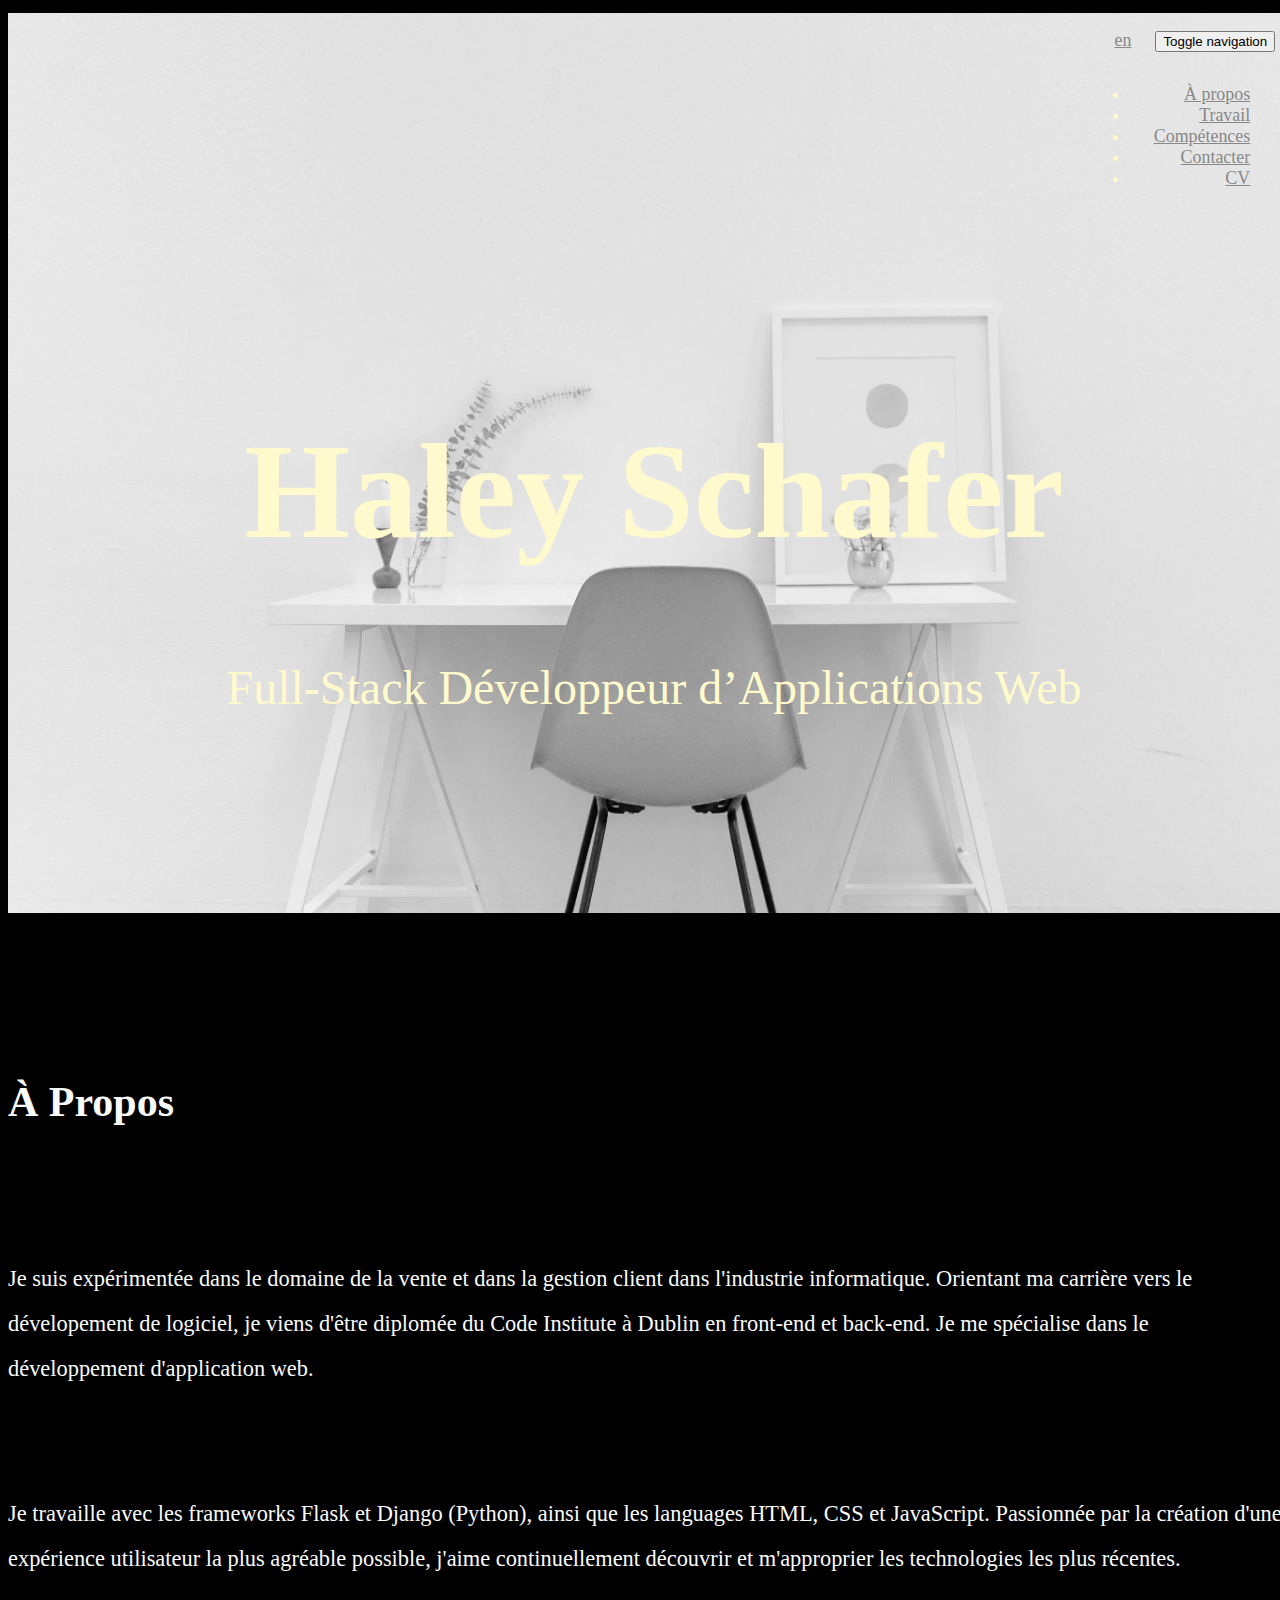
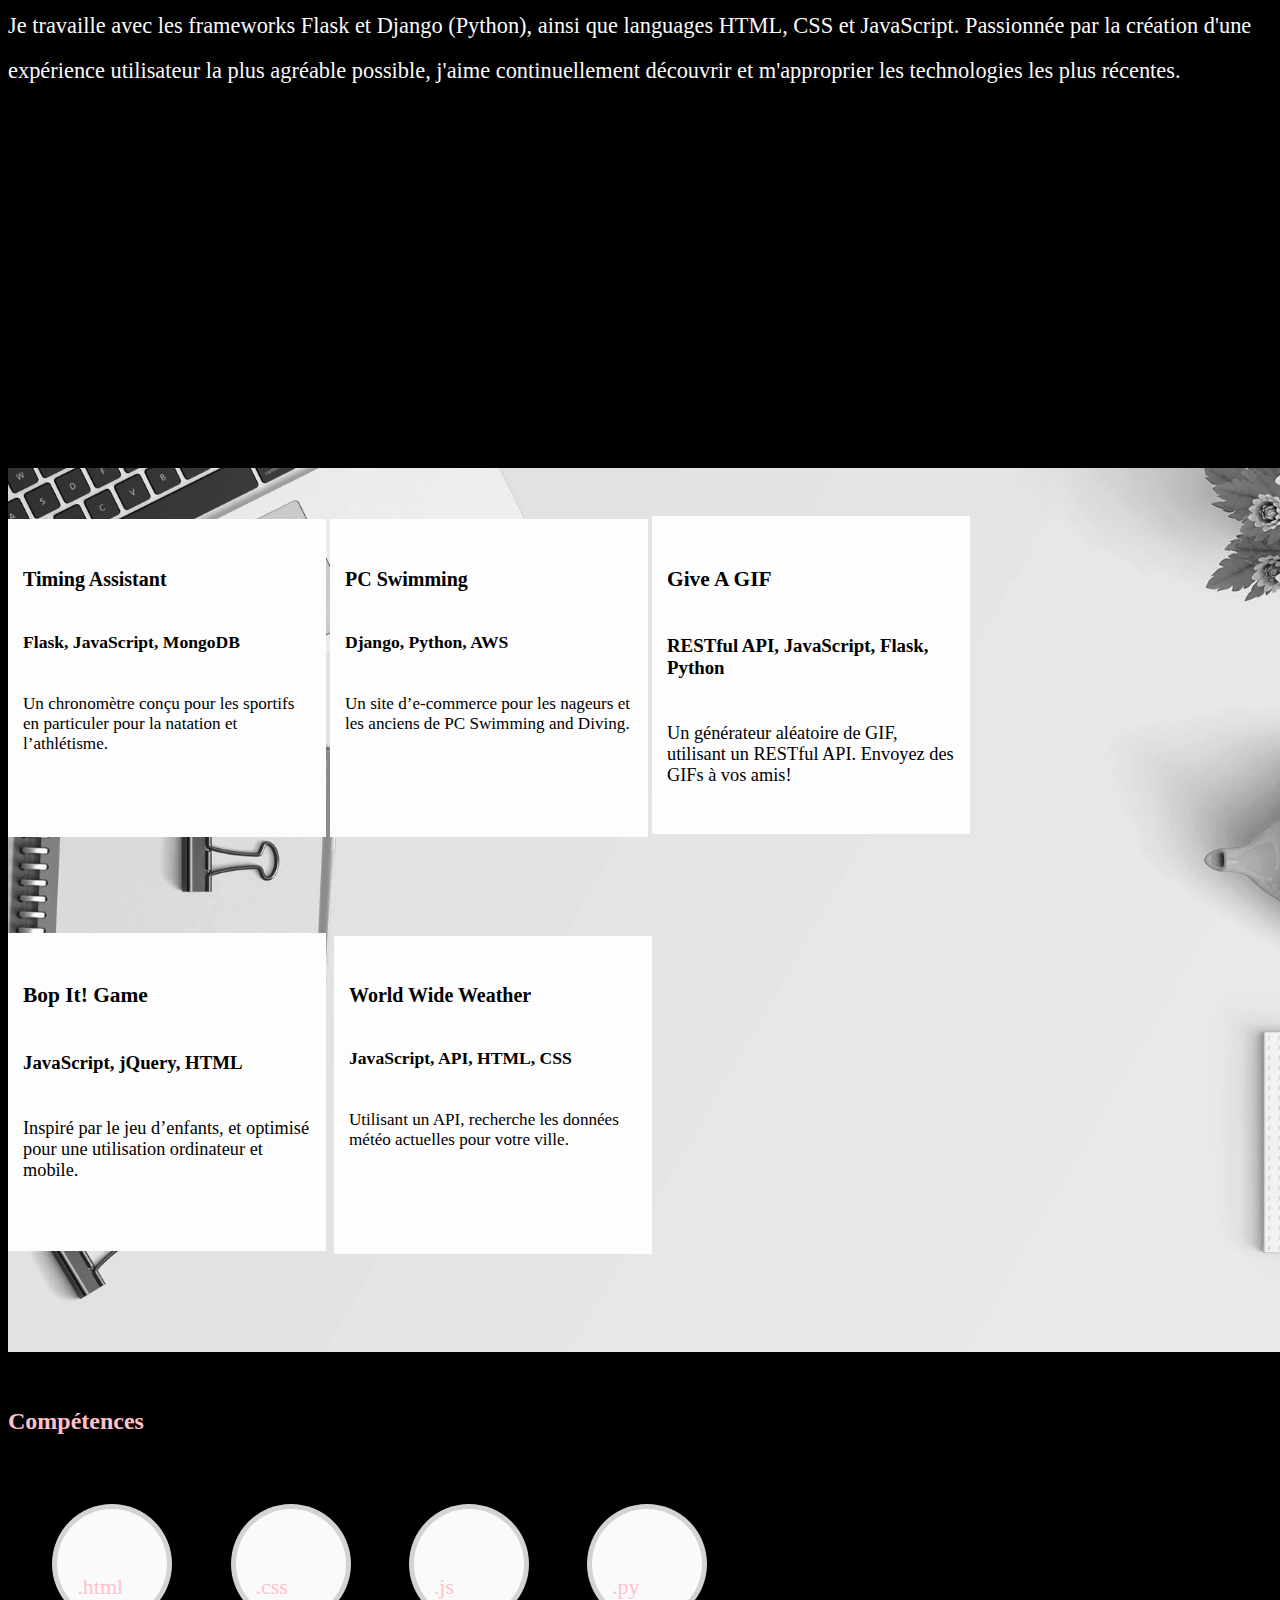
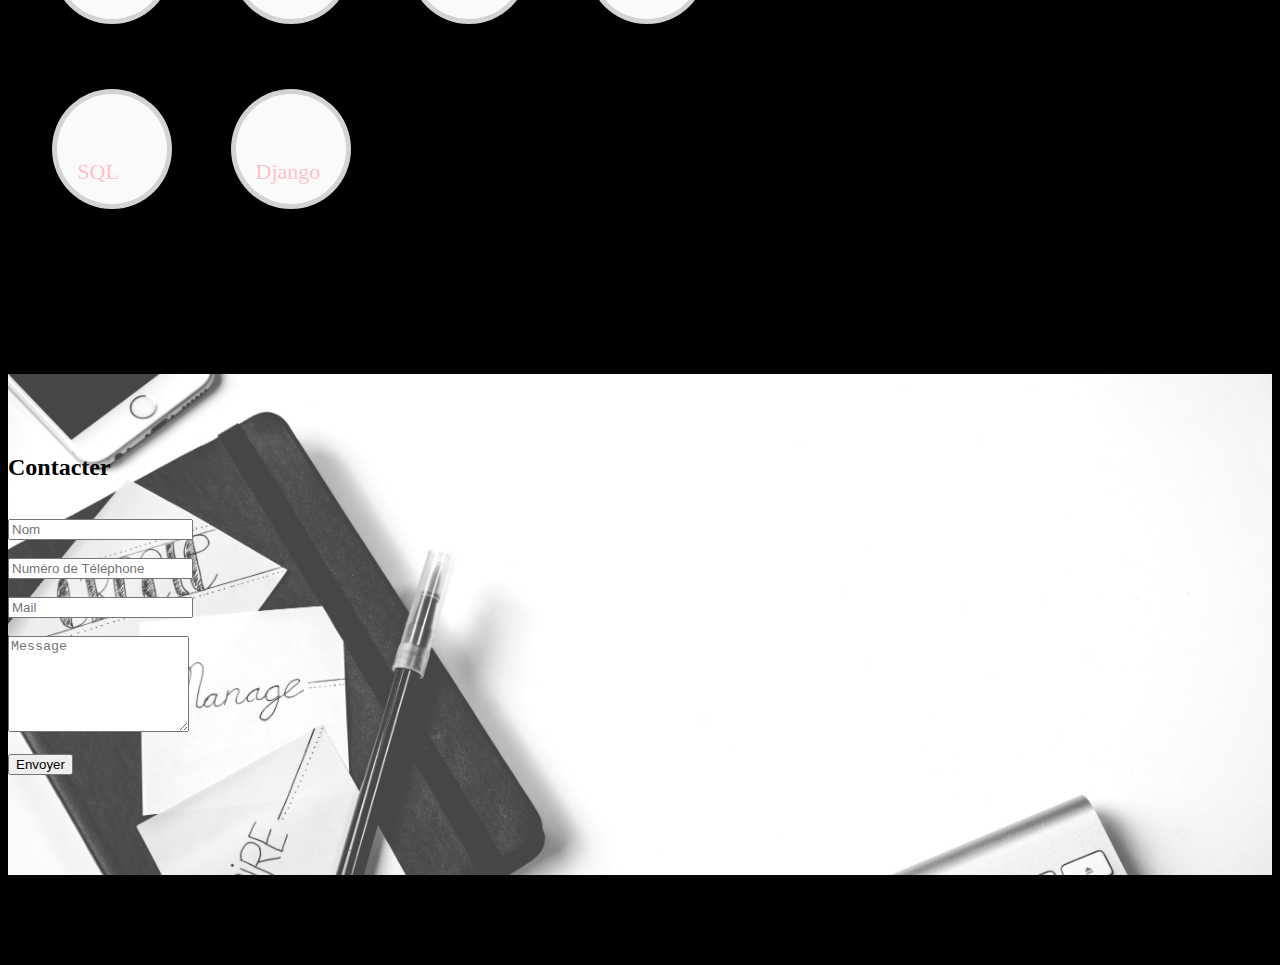
==== commit 7f66d35c: "squash updates" ====
--- a/FR_index.html
+++ b/FR_index.html
@@ -5,7 +5,6 @@
     <meta charset="UTF-8">
     <meta name="viewport" content="width=device-width, initial-scale=1.0">
     <meta http-equiv="X-UA-Compatible" content="ie=edge">
-    <link rel="shortcut icon" type="image/x-icon" href="images/portfolioicon.png">
     <link rel="stylesheet" href="./libraries/bootstrap.min.css" type="text/css" />
     <link rel="stylesheet" href="https://use.fontawesome.com/releases/v5.1.1/css/all.css" integrity="sha384-O8whS3fhG2OnA5Kas0Y9l3cfpmYjapjI0E4theH4iuMD+pLhbf6JI0jIMfYcK3yZ" crossorigin="anonymous">
     <link rel="stylesheet" href="style.css" type="text/css" />
@@ -115,7 +114,7 @@
                     <div id="card-text">
                         <h5 class="card-title">Give A GIF</h5>
                         <h6 class="card-subtitle mb-2 text-muted">RESTful API, JavaScript, Flask, Python</h6>
-                        <p id="card-text">Un générateur aléatoire de GIF, utilisant un RESTful API. </p>
+                        <p id="card-text">Un générateur aléatoire de GIF, utilisant un RESTful API. Envoyez des GIFs à vos amis! </p>
                         <div class="row" style='text-align: center; padding-top: 10px;'>
                             <a href="https://hschafer2017.github.io/Give-A-GIF/" class="card-link" target="_blank"><i class="fas fa-desktop" id='desktop-icon'></i></a>
                             <a href="https://github.com/hschafer2017/Give-A-GIF" class="card-link" target="_blank"><i class="fab fa-github" id='github-icon'></i></a>
@@ -137,7 +136,7 @@
                 </div>
             </div>
             <div class="col-xs-6 col-sm-4 project-cards">
-                <div class="card">
+                <!-- <div class="card">
                     <div class="card-body">
                         <h5 class="card-title">Portfolio Site</h5>
                         <h6 class="card-subtitle mb-2 text-muted">HTML, CSS, Bootstrap</h6>
@@ -147,7 +146,7 @@
                             <a href="https://github.com/hschafer2017/HSCHAFER-Portfolio" class="card-link" target="_blank"><i class="fab fa-github" id='github-icon'></i></a>
                         </div>
                     </div>
-                </div>
+                </div> -->
             </div>
             <div class="col-xs-6 col-sm-4 project-cards">
                 <div class="card">
@@ -251,8 +250,7 @@
     <!---------CONTACT--------->
     <div class="jumbotron contact-section">
         <div class="container" id='contact'>
-            <div class="col-sm-6"></div>
-            <div class="col-xs-12 col-sm-6 contact-form">
+            <div class="col-12 contact-form">
                 <br>
                 <h2 id='contact-head'>Contacter</h2>
                 <br>
@@ -265,13 +263,13 @@
                     <br>
                     <div class="row">
                         <div class="form-group">
-                            <input type="text" class="form-control" id="exampleInputPhone" name='Phone' placeholder="Numéro de Téléphone" required>
+                            <input type="text" class="form-control" id="exampleInputPhone" name='Phone' placeholder="Numéro de Téléphone">
                         </div>
                     </div>
                     <br>
                     <div class="row">
                         <div class="form-group">
-                            <input type="email" class="form-control" id="exampleInputEmail1" name='Email' placeholder="Mail" required>
+                            <input type="email" class="form-control" id="exampleInputEmail1" name='Email' placeholder="Mail">
                         </div>
                     </div>
                     <br>
--- a/style.css
+++ b/style.css
@@ -1,15 +1,15 @@
 body {
-    background-color: #fdfdfd;
+    background-color: #000000;
 }
 
 /*----------NAVBAR---------*/
 
-.navbar {
+/* .navbar {
     background: none;
     border-color: transparent;
     letter-spacing: 7px;
     text-transform: uppercase;
-}
+} */
 
 .navbar .navbar-collapse {
     text-align: right;
@@ -19,7 +19,6 @@
 
 .navbar-nav li a {
     padding: 20px 25px 15px 25px;
-    color: transparent;
 }
 
 
@@ -27,11 +26,6 @@
     display: inline-block;
     padding-right: 20px;
     line-height: 44px;
-}
-
-.language:hover {
-    color: #564F6F!important;
-    text-decoration: none;
 }
 
 a {
@@ -40,68 +34,24 @@
     font-size: 1.12em;
     padding-left: 10px;
     padding-right: 10px;
-    transition: all .3s ease-in-out;
-    -moz-transition: all .3s ease-in-out;
-    -webkit-transition: all .3s ease-in-out;
-}
-
-.navbar-default .navbar-nav li a:hover {
-    color: #564F6F;
 }
 
 .navbar-right {
     float: right!important;
 }
 
-@media (max-width: 5000px) {
-    .navbar-header {
-        float: none;
-    }
-    .navbar-left,
-    .navbar-right {
-        float: none !important;
-    }
-    .navbar-toggle {
-        display: block;
-    }
-    .navbar-collapse {
-        border-top: 1px solid transparent;
-        box-shadow: inset 0 1px 0 rgba(255, 255, 255, 0.1);
-    }
-    .navbar-fixed-top {
-        top: 0;
-        border-width: 0 0 1px;
-    }
-    .navbar-collapse.collapse {
-        display: none!important;
-    }
-    .navbar-nav {
-        float: none!important;
-        margin-top: 7.5px;
-    }
-    .navbar-nav>li {
-        float: none;
-    }
-    .navbar-nav>li>a {
-        padding-top: 10px;
-        padding-bottom: 10px;
-    }
-    .collapse.in {
-        display: block !important;
-    }
-}
-
 /*----------JUMBOTRON----------*/
 
 .landing-view-section {
-    background-attachment: fixed;
-    background-image: url('images/landing.jpg');
+    /* background-attachment: fixed; */
+    background-image: url('landing.jpg');
     background-position: bottom;
     background-size: cover;
     height: 100vh;
     width: 100vw;
     margin-bottom: 0px;
     z-index: 1;
+    color: lemonchiffon;
 }
 
 .top {
@@ -124,13 +74,14 @@
     padding-bottom: 10%;
     font-size: 1.75em;
     line-height: 2;
-}
-
-h2 {
+    color: #fafafa;
+}
+
+/* h2 {
     margin-left: 15px;
     letter-spacing: 7px;
     text-transform: uppercase;
-}
+} */
 
 #about-p {
     font-size: .8em;
@@ -139,8 +90,7 @@
 /*------------WORK----------*/
 
 .work-section {
-    background-attachment: fixed;
-    background-image: url('images/desk.jpg');
+    background-image: url('desk.jpg');
     background-position: center;
     background-size: cover;
     width: 100vw;
@@ -164,7 +114,6 @@
 
 .card {
     background-color: #fdfdfd;
-    border-radius: 2.5%;
     width: 18em;
     height: 18em;
     top: 50%;
@@ -172,12 +121,7 @@
     margin: 15% auto;
     padding: 15px;
     align-items: center;
-    z-index: 2;
     display: block;
-    opacity: 0.8;
-    transition: all .3s ease-in;
-    -moz-transition: all .3s ease-in;
-    -webkit-transition: all .3s ease-in;
 }
 
 .card-title {
@@ -222,6 +166,7 @@
     position: relative;
     top: 12%;
     padding-bottom: 96px;
+    color: pink;
 }
 
 @media (min-width: 768px) {
@@ -235,34 +180,9 @@
     margin-bottom: 55px;
     padding-left: 6%;
 }
-
-.arc1 {
-    width: 160px;
-    height: 160px;
-    background: #564F6F;
-    -webkit-transform-origin: -51% 91%;
-    margin-left: -35px;
-    margin-top: -53px;
-    -webkit-transform: translate(-64px, 50px);
-    -moz-transform: translate(-64px, 50px);
-    -o-transform: translate(-64px, 50px);
-}
-
-.arc2 {
-    margin-left: -115px;
-    width: 193px;
-    height: 177px;
-    background: #564F6F;
-    -webkit-transform: skew(55deg, 0deg);
-    -moz-transform: skew(55deg, 0deg);
-    -o-transform: skew(55deg, 0deg);
-    position: absolute;
-    -webkit-transition: all .5s linear;
-}
-
 #html-load2 {
     margin-top: -137px;
-}
+} */
 
 #css-load2 {
     margin-top: -150px;
@@ -316,7 +236,7 @@
     width: 130px;
 }
 
-.html {
+/* .html {
     padding-left: 5px;
 }
 
@@ -335,39 +255,23 @@
 .sql {
     padding-top: 1px;
     padding-left: 13px;
-}
+} */
 
 /*-------CONTACT-----------*/
 
 .contact-section {
-    background-attachment: fixed;
-    background-image: url('images/computer.jpg');
+    background-image: url('computer.jpg');
     background-position: left;
     background-size: cover;
     padding-bottom: 100px;
     padding-top: 42px;
-    text-align: left;
     margin-bottom: 30px;
-}
-
-.contact-form {
-    position: relative;
-    top: 6%;
-}
-
-#contact-head {
-    margin-left: -11px;
-}
-
-#contact-btn {
-    margin-left: -15px;
 }
 
 /*-----------FOOTER----------*/
 
 footer {
     border-color: transparent;
-    text-align: center;
 }
 
 .foot {
@@ -382,29 +286,13 @@
     background-color: transparent;
 }
 
-.fab,
-.fas {
-    line-height: 2px;
-}
-
 i {
     display: inline-block;
-    box-shadow: 0px 0px 2px #888;
-    background-color: #C3C3C3;
-    color: #8F8F8F;
-    width: 41px;
-    height: 41px;
+    color: blue;
     padding: 20px 0;
     border-radius: 50%;
     font-size: 28px;
-    text-align: center;
     vertical-align: middle;
-    transition: all .3s ease-in-out;
-    -moz-transition: all .3s ease-in-out;
-    -webkit-transition: all .3s ease-in-out;
-    margin-top: 2.5px;
-    margin-bottom: 2.5px;
-
 }
 
 /*-----------MEDIA QUERIES----------*/
